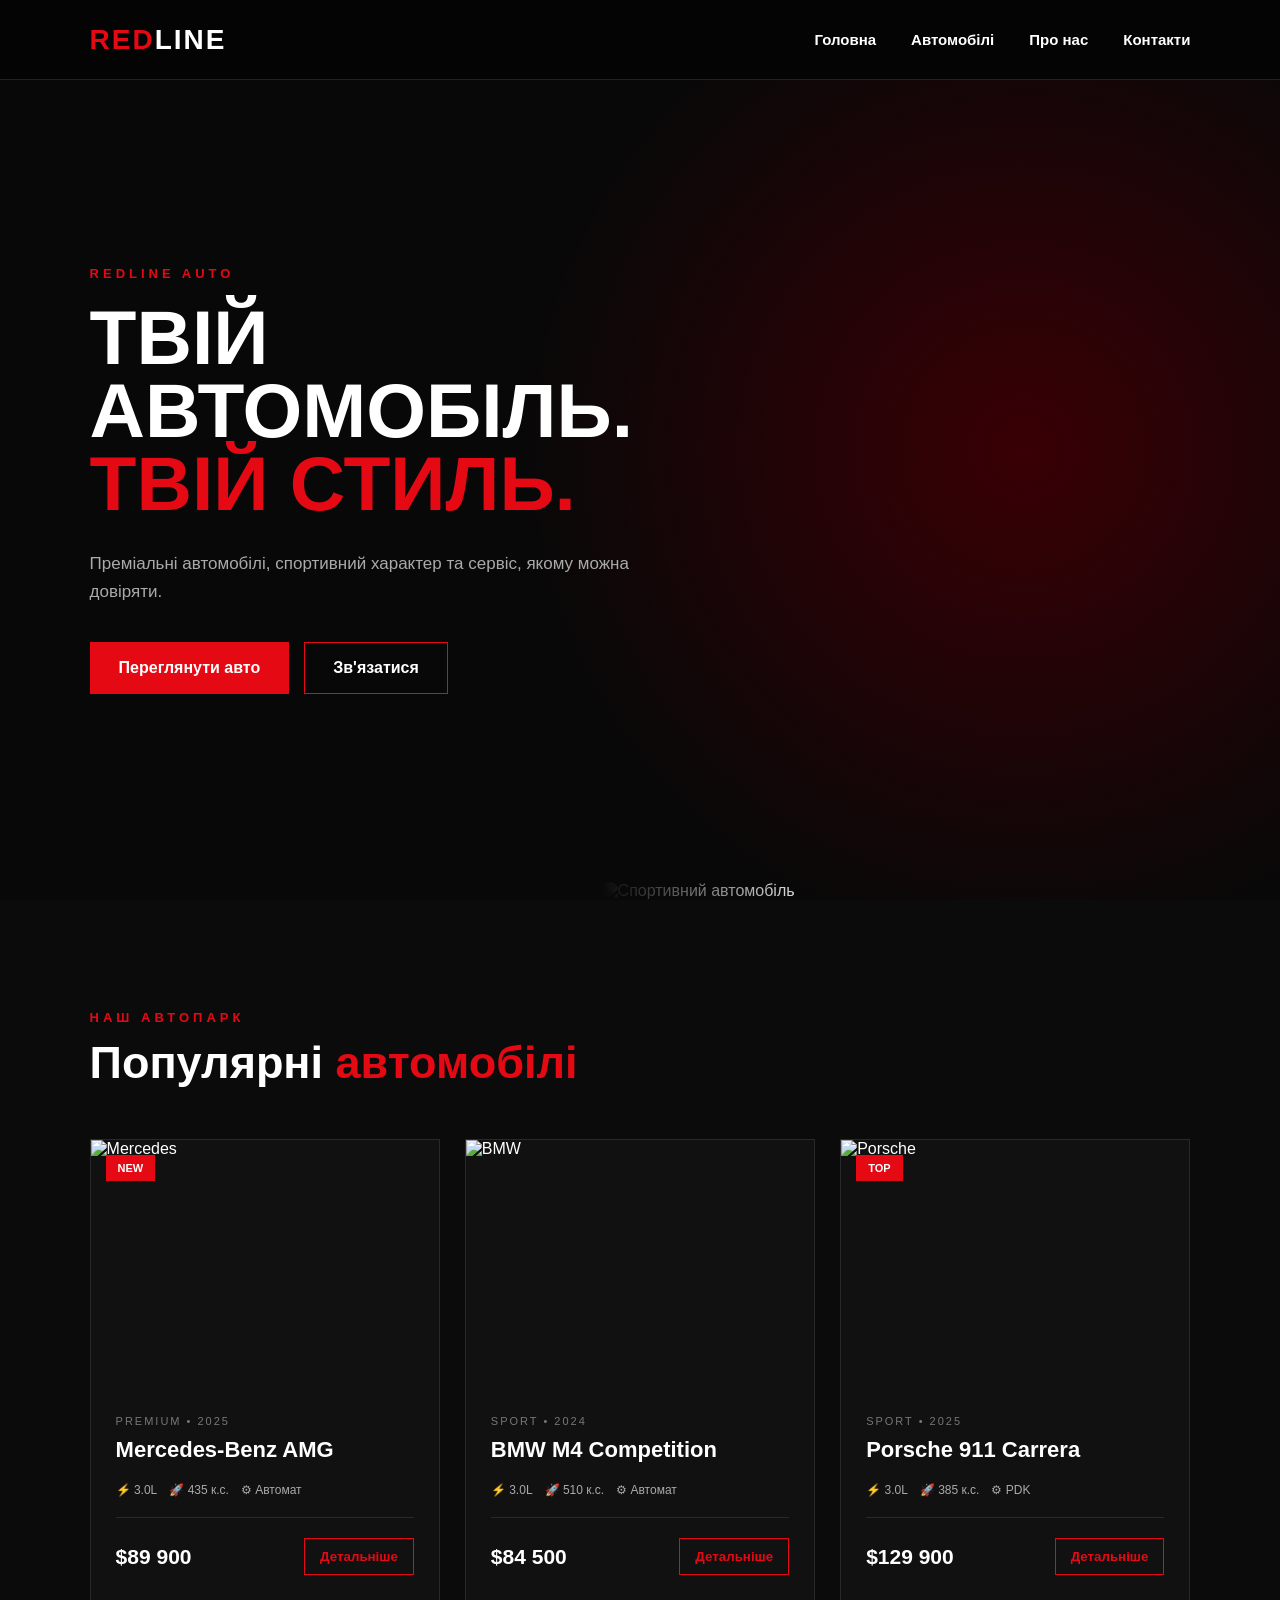
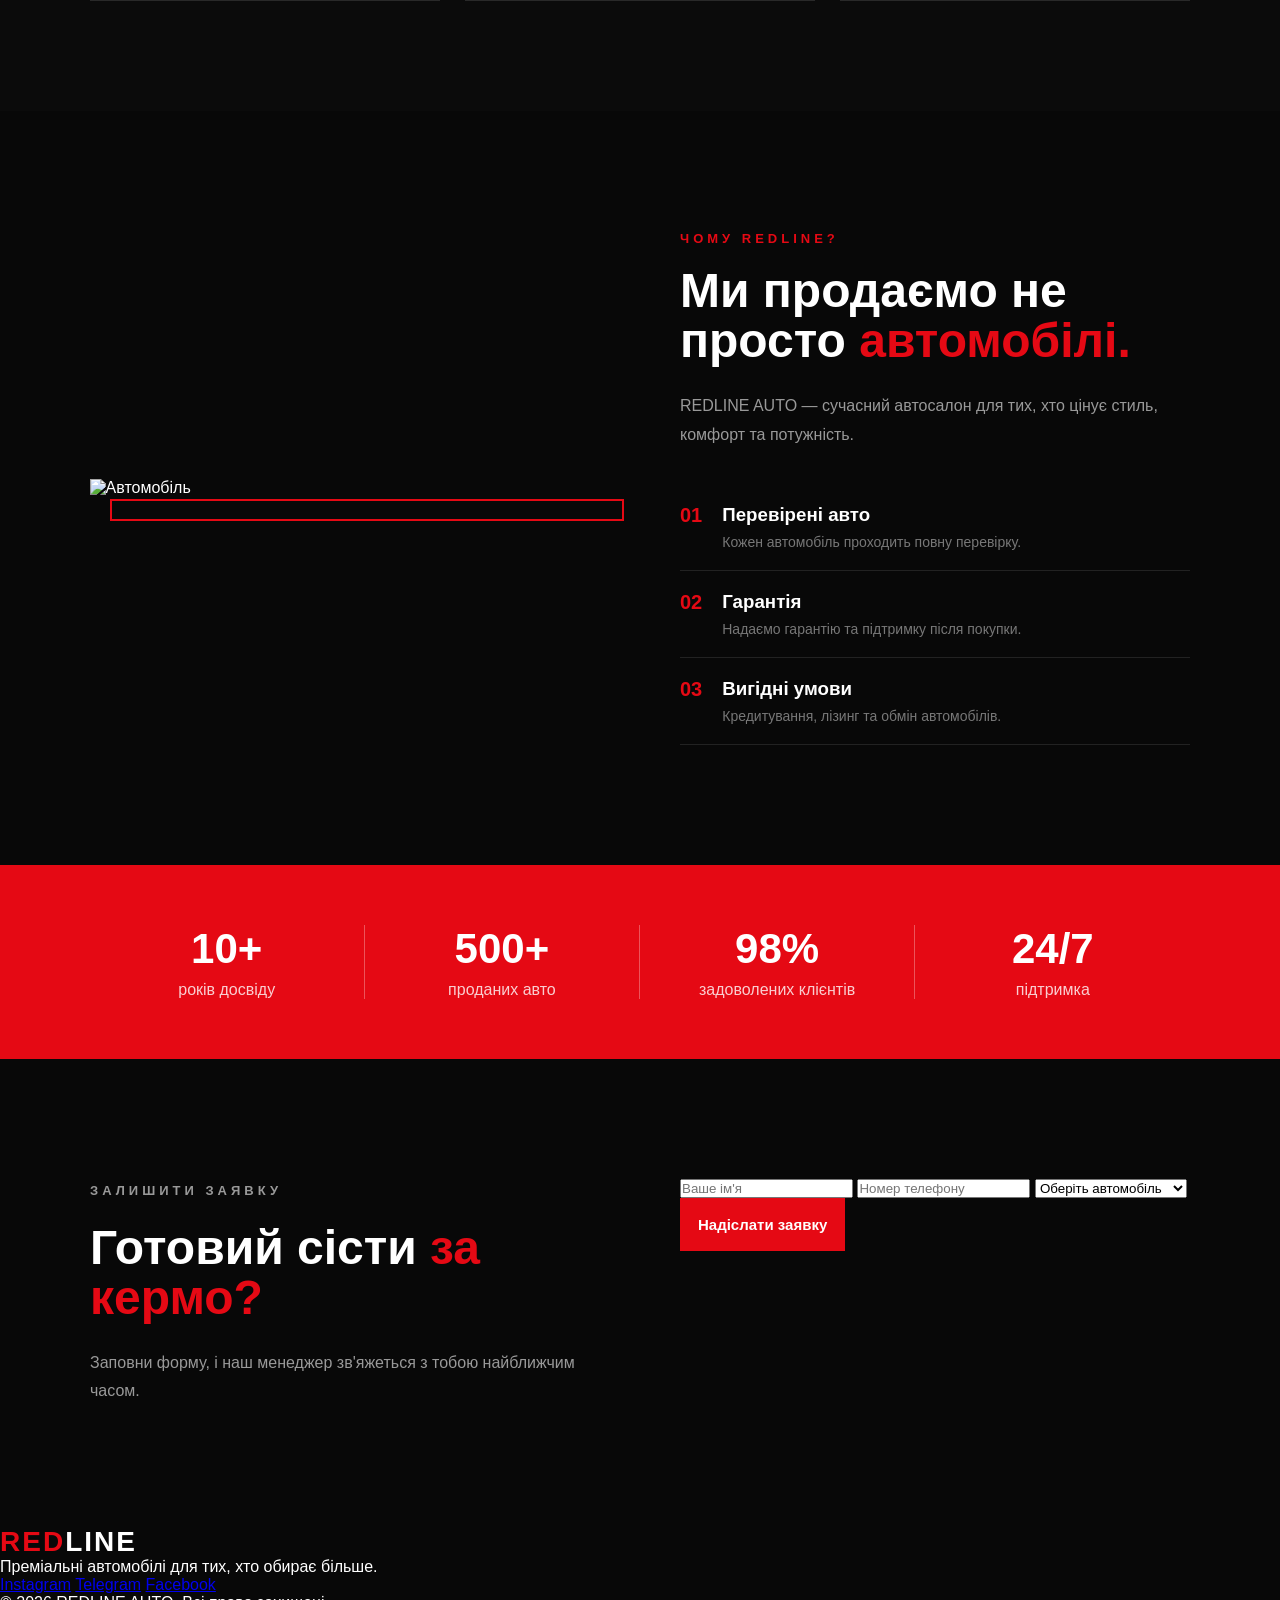
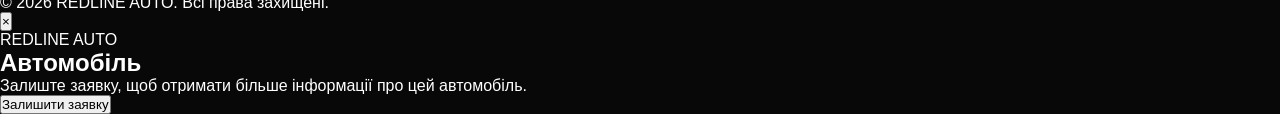
==== index.html @ 164e2a3f "save" ====
<!DOCTYPE html>
<html lang="uk">
<head>
    <meta charset="UTF-8">
    <meta name="viewport" content="width=device-width, initial-scale=1.0">
    <title>REDLINE AUTO — Автосалон</title>
    <link rel="stylesheet" href="index.css">
</head>
<body>

    <!-- Навігація -->
    <header class="navbar">
        <div class="logo">
            <span>RED</span>LINE
        </div>

        <nav>
            <a href="#home">Головна</a>
            <a href="#cars">Автомобілі</a>
            <a href="#about">Про нас</a>
            <a href="#contact">Контакти</a>
        </nav>

        <button class="menu-btn" id="menuBtn">☰</button>
    </header>


    <!-- HERO -->
    <section class="hero" id="home">
        <div class="hero-content">
            <p class="hero-small">REDLINE AUTO</p>

            <h1>
                Твій автомобіль.
                <span>Твій стиль.</span>
            </h1>

            <p class="hero-text">
                Преміальні автомобілі, спортивний характер
                та сервіс, якому можна довіряти.
            </p>

            <div class="hero-buttons">
                <a href="#cars" class="btn">Переглянути авто</a>
                <a href="#contact" class="btn btn-dark">Зв'язатися</a>
            </div>
        </div>

        <div class="hero-car">
            <img src="https://images.unsplash.com/photo-1553440569-bcc63803a83d?auto=format&fit=crop&w=1200&q=80"
                 alt="Спортивний автомобіль">
        </div>
    </section>


    <!-- CARS -->
    <section class="cars" id="cars">

        <div class="section-title">
            <p>НАШ АВТОПАРК</p>
            <h2>Популярні <span>автомобілі</span></h2>
        </div>

        <div class="cars-grid">

            <div class="car-card">
                <div class="car-image">
                    <img src="https://images.unsplash.com/photo-1618843479313-40f8afb4b4d8?auto=format&fit=crop&w=900&q=80"
                         alt="Mercedes">
                    <span class="badge">NEW</span>
                </div>

                <div class="car-info">
                    <p class="car-type">PREMIUM • 2025</p>
                    <h3>Mercedes-Benz AMG</h3>

                    <div class="specs">
                        <span>⚡ 3.0L</span>
                        <span>🚀 435 к.с.</span>
                        <span>⚙ Автомат</span>
                    </div>

                    <div class="car-bottom">
                        <strong>$89 900</strong>
                        <button class="details-btn"
                                data-car="Mercedes-Benz AMG">
                            Детальніше
                        </button>
                    </div>
                </div>
            </div>


            <div class="car-card">
                <div class="car-image">
                    <img src="https://encrypted-tbn0.gstatic.com/images?q=tbn:ANd9GcQfj-mNrow1jG4vwlgOo2SZ_Y8wewyjl1t7dxqfnNmcfMN1gTqqUTMYe5Q&s=10"
                         alt="BMW">
                </div>

                <div class="car-info">
                    <p class="car-type">SPORT • 2024</p>
                    <h3>BMW M4 Competition</h3>

                    <div class="specs">
                        <span>⚡ 3.0L</span>
                        <span>🚀 510 к.с.</span>
                        <span>⚙ Автомат</span>
                    </div>

                    <div class="car-bottom">
                        <strong>$84 500</strong>
                        <button class="details-btn"
                                data-car="BMW M4 Competition">
                            Детальніше
                        </button>
                    </div>
                </div>
            </div>


            <div class="car-card">
                <div class="car-image">
                    <img src="https://images.unsplash.com/photo-1503376780353-7e6692767b70?auto=format&fit=crop&w=900&q=80"
                         alt="Porsche">
                    <span class="badge">TOP</span>
                </div>

                <div class="car-info">
                    <p class="car-type">SPORT • 2025</p>
                    <h3>Porsche 911 Carrera</h3>

                    <div class="specs">
                        <span>⚡ 3.0L</span>
                        <span>🚀 385 к.с.</span>
                        <span>⚙ PDK</span>
                    </div>

                    <div class="car-bottom">
                        <strong>$129 900</strong>
                        <button class="details-btn"
                                data-car="Porsche 911 Carrera">
                            Детальніше
                        </button>
                    </div>
                </div>
            </div>

        </div>
    </section>


    <!-- ABOUT -->
    <section class="about" id="about">

        <div class="about-image">
            <img src="https://images.unsplash.com/photo-1492144534655-ae79c964c9d7?auto=format&fit=crop&w=1200&q=80"
                 alt="Автомобіль">
        </div>

        <div class="about-content">
            <p class="red-title">ЧОМУ REDLINE?</p>

            <h2>
                Ми продаємо не просто
                <span>автомобілі.</span>
            </h2>

            <p>
                REDLINE AUTO — сучасний автосалон для тих,
                хто цінує стиль, комфорт та потужність.
            </p>

            <div class="advantages">

                <div class="advantage">
                    <div class="adv-icon">01</div>
                    <div>
                        <h3>Перевірені авто</h3>
                        <p>Кожен автомобіль проходить повну перевірку.</p>
                    </div>
                </div>

                <div class="advantage">
                    <div class="adv-icon">02</div>
                    <div>
                        <h3>Гарантія</h3>
                        <p>Надаємо гарантію та підтримку після покупки.</p>
                    </div>
                </div>

                <div class="advantage">
                    <div class="adv-icon">03</div>
                    <div>
                        <h3>Вигідні умови</h3>
                        <p>Кредитування, лізинг та обмін автомобілів.</p>
                    </div>
                </div>

            </div>
        </div>

    </section>


    <!-- STATS -->
    <section class="stats">

        <div class="stat">
            <strong>10+</strong>
            <p>років досвіду</p>
        </div>

        <div class="stat">
            <strong>500+</strong>
            <p>проданих авто</p>
        </div>

        <div class="stat">
            <strong>98%</strong>
            <p>задоволених клієнтів</p>
        </div>

        <div class="stat">
            <strong>24/7</strong>
            <p>підтримка</p>
        </div>

    </section>


    <!-- CONTACT -->
    <section class="contact" id="contact">

        <div class="contact-content">

            <div>
                <p class="red-title">ЗАЛИШИТИ ЗАЯВКУ</p>

                <h2>
                    Готовий сісти
                    <span>за кермо?</span>
                </h2>

                <p>
                    Заповни форму, і наш менеджер зв'яжеться
                    з тобою найближчим часом.
                </p>
            </div>

            <form id="contactForm">

                <input type="text"
                       id="name"
                       placeholder="Ваше ім'я"
                       required>

                <input type="tel"
                       id="phone"
                       placeholder="Номер телефону"
                       required>

                <select id="carSelect">
                    <option value="">Оберіть автомобіль</option>
                    <option>Mercedes-Benz AMG</option>
                    <option>BMW M4 Competition</option>
                    <option>Porsche 911 Carrera</option>
                </select>

                <button type="submit" class="submit-btn">
                    Надіслати заявку
                </button>

            </form>

        </div>

    </section>


    <!-- FOOTER -->
    <footer>

        <div class="footer-logo">
            <span>RED</span>LINE
        </div>

        <p>
            Преміальні автомобілі для тих,
            хто обирає більше.
        </p>

        <div class="socials">
            <a href="#">Instagram</a>
            <a href="#">Telegram</a>
            <a href="#">Facebook</a>
        </div>

        <div class="copyright">
            © 2026 REDLINE AUTO. Всі права захищені.
        </div>

    </footer>


    <!-- MODAL -->
    <div class="modal" id="modal">

        <div class="modal-content">

            <button class="close" id="closeModal">×</button>

            <p>REDLINE AUTO</p>

            <h2 id="modalTitle">Автомобіль</h2>

            <p>
                Залиште заявку, щоб отримати більше
                інформації про цей автомобіль.
            </p>

            <button class="submit-btn" id="modalButton">
                Залишити заявку
            </button>

        </div>

    </div>


    <script src="script.js"></script>

</body>
</html>
---- index.css ----
* {
    margin: 0;
    padding: 0;
    box-sizing: border-box;
}

html {
    scroll-behavior: smooth;
}

body {
    font-family: Arial, Helvetica, sans-serif;
    background: #080808;
    color: white;
}

/* ================= NAVBAR ================= */

.navbar {
    height: 80px;
    background: rgba(5, 5, 5, 0.95);
    display: flex;
    align-items: center;
    justify-content: space-between;
    padding: 0 7%;
    position: fixed;
    width: 100%;
    top: 0;
    z-index: 1000;
    border-bottom: 1px solid #222;
}

.logo,
.footer-logo {
    font-size: 28px;
    font-weight: 900;
    letter-spacing: 2px;
}

.logo span,
.footer-logo span {
    color: #e50914;
}

.navbar nav {
    display: flex;
    gap: 35px;
}

.navbar nav a {
    color: white;
    text-decoration: none;
    font-size: 15px;
    font-weight: bold;
    transition: 0.3s;
}

.navbar nav a:hover {
    color: #e50914;
}

.menu-btn {
    display: none;
    background: none;
    border: none;
    color: white;
    font-size: 25px;
}


/* ================= HERO ================= */

.hero {
    min-height: 100vh;
    padding: 120px 7% 60px;
    display: flex;
    align-items: center;
    position: relative;
    overflow: hidden;
    background:
        radial-gradient(circle at 80% 50%, #390005 0%, #080808 45%);
}

.hero-content {
    width: 50%;
    z-index: 2;
}

.hero-small,
.red-title {
    color: #e50914;
    font-weight: bold;
    letter-spacing: 4px;
    font-size: 13px;
    margin-bottom: 20px;
}

.hero h1 {
    font-size: clamp(45px, 6vw, 85px);
    line-height: 0.95;
    text-transform: uppercase;
    margin-bottom: 30px;
}

.hero h1 span,
.about h2 span,
.contact h2 span {
    color: #e50914;
}

.hero-text {
    color: #aaa;
    max-width: 550px;
    line-height: 1.7;
    font-size: 17px;
    margin-bottom: 35px;
}

.hero-buttons {
    display: flex;
    gap: 15px;
}

.btn {
    display: inline-block;
    padding: 16px 28px;
    background: #e50914;
    color: white;
    text-decoration: none;
    font-weight: bold;
    border: 1px solid #e50914;
    transition: 0.3s;
}

.btn:hover {
    background: #b8060f;
    transform: translateY(-3px);
}

.btn-dark {
    background: transparent;
}

.btn-dark:hover {
    background: white;
    color: black;
}

.hero-car {
    position: absolute;
    width: 58%;
    right: -5%;
    bottom: 0;
}

.hero-car img {
    width: 100%;
    display: block;
    mask-image: linear-gradient(to right, transparent, black 30%);
}


/* ================= CARS ================= */

.cars {
    padding: 110px 7%;
    background: #0b0b0b;
}

.section-title {
    margin-bottom: 50px;
}

.section-title p {
    color: #e50914;
    letter-spacing: 4px;
    font-weight: bold;
    font-size: 13px;
}

.section-title h2 {
    font-size: 45px;
    margin-top: 12px;
}

.section-title h2 span {
    color: #e50914;
}

.cars-grid {
    display: grid;
    grid-template-columns: repeat(3, 1fr);
    gap: 25px;
}

.car-card {
    background: #111;
    border: 1px solid #292929;
    overflow: hidden;
    transition: 0.4s;
}

.car-card:hover {
    transform: translateY(-10px);
    border-color: #e50914;
    box-shadow: 0 15px 40px rgba(229, 9, 20, 0.15);
}

.car-image {
    height: 250px;
    position: relative;
    overflow: hidden;
}

.car-image img {
    width: 100%;
    height: 100%;
    object-fit: cover;
    transition: 0.5s;
}

.car-card:hover .car-image img {
    transform: scale(1.08);
}

.badge {
    position: absolute;
    top: 15px;
    left: 15px;
    background: #e50914;
    padding: 7px 12px;
    font-size: 11px;
    font-weight: bold;
}

.car-info {
    padding: 25px;
}

.car-type {
    color: #777;
    font-size: 11px;
    letter-spacing: 2px;
    margin-bottom: 10px;
}

.car-info h3 {
    font-size: 22px;
    margin-bottom: 20px;
}

.specs {
    display: flex;
    gap: 12px;
    flex-wrap: wrap;
    color: #aaa;
    font-size: 12px;
    padding-bottom: 20px;
    border-bottom: 1px solid #292929;
}

.car-bottom {
    display: flex;
    justify-content: space-between;
    align-items: center;
    margin-top: 20px;
}

.car-bottom strong {
    color: white;
    font-size: 21px;
}

.details-btn {
    background: transparent;
    color: #e50914;
    border: 1px solid #e50914;
    padding: 10px 15px;
    cursor: pointer;
    font-weight: bold;
    transition: 0.3s;
}

.details-btn:hover {
    background: #e50914;
    color: white;
}


/* ================= ABOUT ================= */

.about {
    padding: 120px 7%;
    display: grid;
    grid-template-columns: 1fr 1fr;
    gap: 80px;
    align-items: center;
    background: #080808;
}

.about-image {
    position: relative;
}

.about-image::after {
    content: "";
    position: absolute;
    width: 100%;
    height: 100%;
    border: 2px solid #e50914;
    top: 20px;
    left: 20px;
    z-index: 0;
}

.about-image img {
    width: 100%;
    position: relative;
    z-index: 1;
    display: block;
}

.about h2,
.contact h2 {
    font-size: 48px;
    line-height: 1.05;
    margin-bottom: 25px;
}

.about-content > p:not(.red-title),
.contact-content p {
    color: #999;
    line-height: 1.8;
}

.advantages {
    margin-top: 35px;
}

.advantage {
    display: flex;
    gap: 20px;
    padding: 20px 0;
    border-bottom: 1px solid #222;
}

.adv-icon {
    color: #e50914;
    font-size: 20px;
    font-weight: bold;
}

.advantage h3 {
    margin-bottom: 8px;
}

.advantage p {
    color: #777;
    font-size: 14px;
}


/* ================= STATS ================= */

.stats {
    display: grid;
    grid-template-columns: repeat(4, 1fr);
    background: #e50914;
    padding: 60px 7%;
    text-align: center;
}

.stat {
    border-right: 1px solid rgba(255,255,255,0.3);
}

.stat:last-child {
    border: none;
}

.stat strong {
    font-size: 42px;
}

.stat p {
    margin-top: 8px;
    opacity: 0.8;
}


/* ================= CONTACT ================= */

.contact {
    padding: 120px 7%;
    background:
        linear-gradient(rgba(8,8,8,.94), rgba(8,8,8,.94)),
        url("https://images.unsplash.com/photo-1504215680853-026ed2a45def?auto=format&fit=crop&w=1600&q=80")
        center / cover;
}

.contact-content {
    max-width: 1100px;
    margin: auto;
    display: grid;
    grid-template-columns: 1fr 1fr;
    gap: 80px;
 
.contact form {
    display: flex;
    flex-direction: column;
    gap: 15px;
}

.contact input,
.contact select {
    width: 100%;
    padding: 18px;
    background: #111;
    color: white;
    border: 1px solid #333;
    outline: none;
}

.contact input:focus,
.contact select:focus {
    border-color: #e50914;
}

.submit-btn {
    padding: 18px;
    background: #e50914;
    color: white;
    border: none;
    cursor: pointer;
    font-size: 15px;
    font-weight: bold;
    transition: 0.3s;
}

.submit-btn:hover {
    background: #b8060f;
}


/* ================= FOOTER ================= */

footer {
    background: #050505;
    padding: 50px 7% 25px;
    text-align: center;
    border-top: 1px solid #222;
}

footer > p {
    color: #666;
    margin: 15px 0 25px;
}

.socials {
    display: flex;
    justify-content: center;
    gap: 25px;
}

.socials a {
    color: #999;
    text-decoration: none;
    transition: 0.3s;
}

.socials a:hover {
    color: #e50914;
}

.copyright {
    border-top: 1px solid #222;
    margin-top: 35px;
    padding-top: 20px;
    color: #555;
    font-size: 12px;
}


/* ================= MODAL ================= */

.modal {
    position: fixed;
    inset: 0;
    background: rgba(0,0,0,.85);
    display: none;
    justify-content: center;
    align-items: center;
    z-index: 2000;
    padding: 20px;
}

.modal.active {
    display: flex;
}

.modal-content {
    width: 450px;
    max-width: 100%;
    background: #111;
    border: 1px solid #e50914;
    padding: 45px;
    position: relative;
    text-align: center;
}

.modal-content > p:first-of-type {
    color: #e50914;
    letter-spacing: 3px;
    font-size: 12px;
    margin-bottom: 15px;
}

.modal-content h2 {
    font-size: 30px;
    margin-bottom: 15px;
}

.modal-content p {
    color: #888;
    line-height: 1.6;
}

.close {
    position: absolute;
    right: 15px;
    top: 10px;
    background: none;
    border: none;
    color: white;
    font-size: 30px;
    cursor: pointer;
}


/* ================= MOBILE ================= */

@media (max-width: 900px) {

    .navbar nav {
        display: none;
        position: absolute;
        top: 80px;
        left: 0;
        width: 100%;
        background: #080808;
        flex-direction: column;
        padding: 25px;
        text-align: center;
    }

    .navbar nav.active {
        display: flex;
    }

    .menu-btn {
        display: block;
    }

    .hero {
        text-align: center;
        min-height: 850px;
    }

    .hero-content {
        width: 100%;
    }

    .hero-car {
        width: 100%;
        right: 0;
        bottom: 0;
        opacity: 0.45;
    }

    .hero-buttons {
        justify-content: center;
        flex-wrap: wrap;
    }

    .cars-grid {
        grid-template-columns: 1fr;
    }

    .about,
    .contact-content {
        grid-template-columns: 1fr;
        gap: 50px;
    }

    .stats {
        grid-template-columns: 1fr 1fr;
        gap: 35px;
    }

    .stat {
        border: none;
    }
}


@media (max-width: 500px) {

    .navbar {
        padding: 0 20px;
    }

    .cars,
    .about,
    .contact {
        padding: 80px 20px;
    }

    .hero {
        padding-left: 20px;
        padding-right: 20px;
    }

    .hero h1 {
        font-size: 45px;
    }

    .section-title h2,
    .about h2,
    .contact h2 {
        font-size: 35px;
    }

    .stats {
        padding: 50px 20px;
    }

    .stat strong {
        font-size: 32px;
    }
}
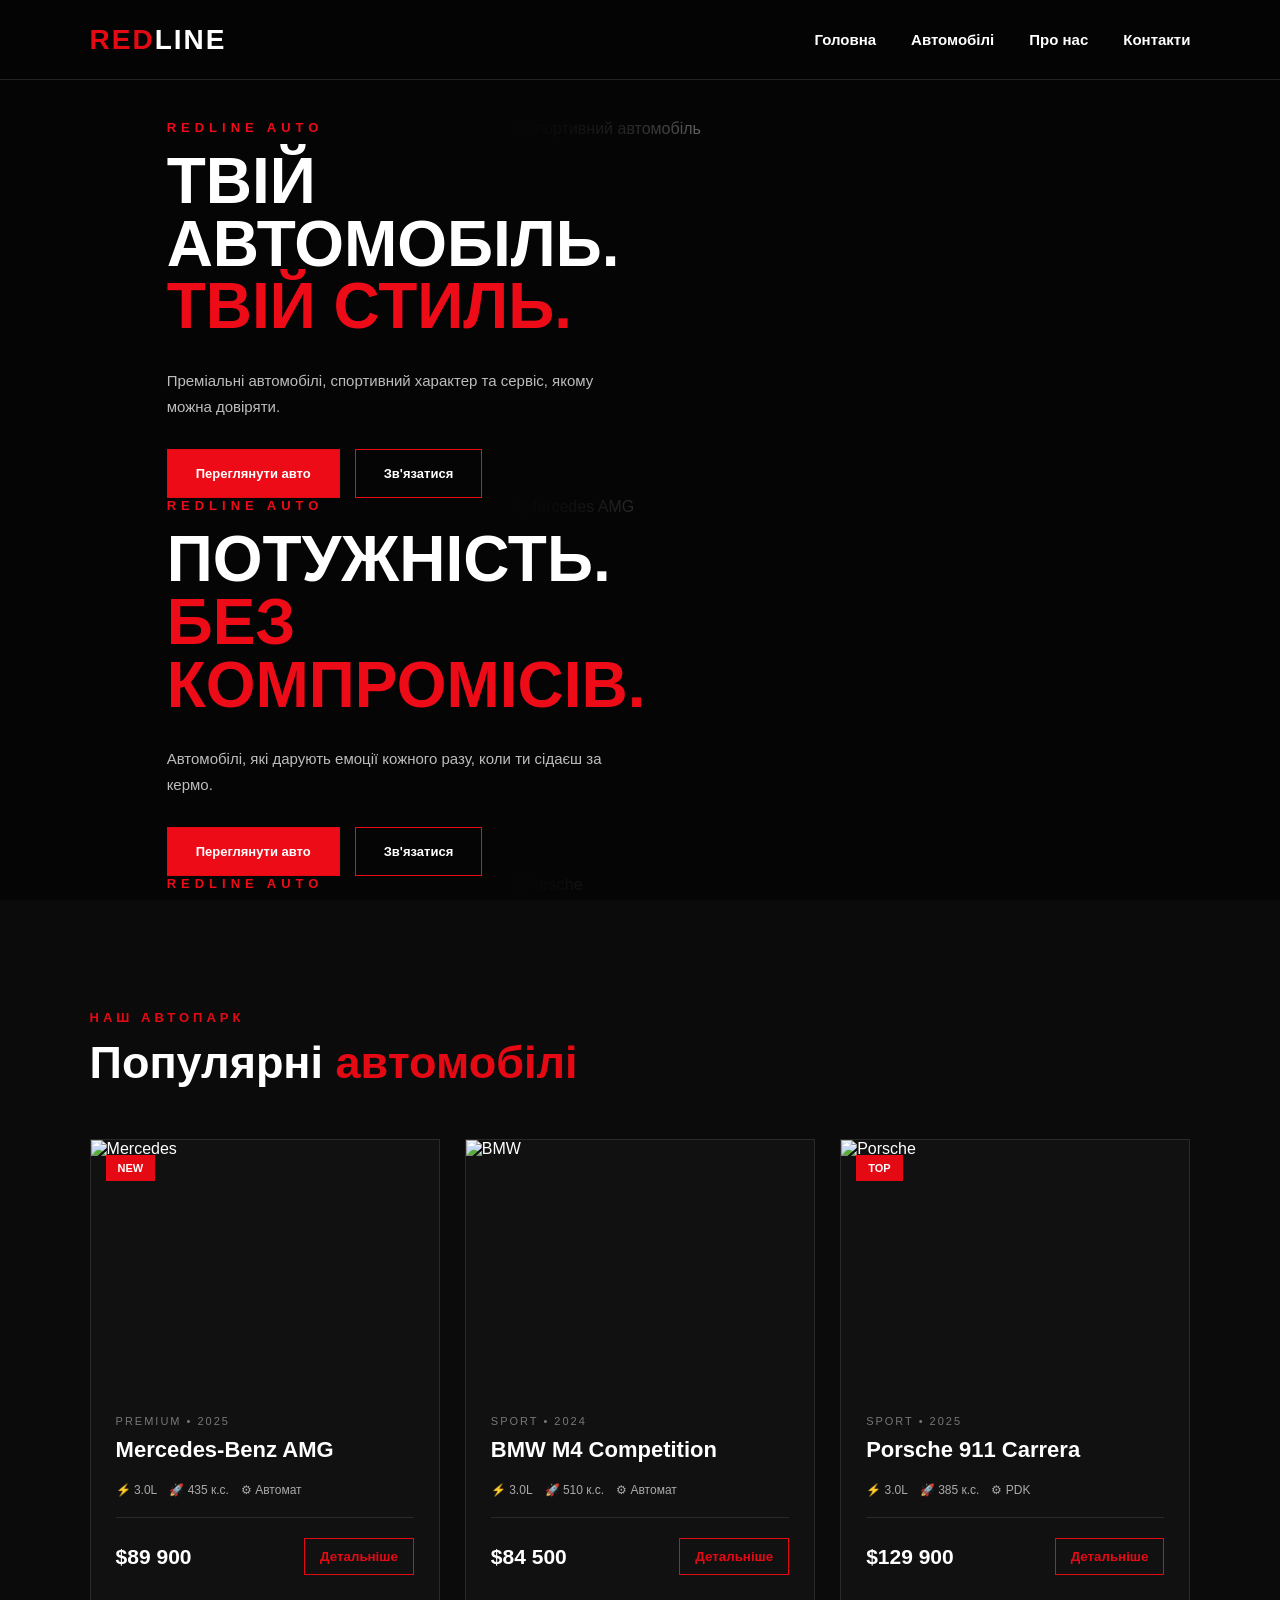
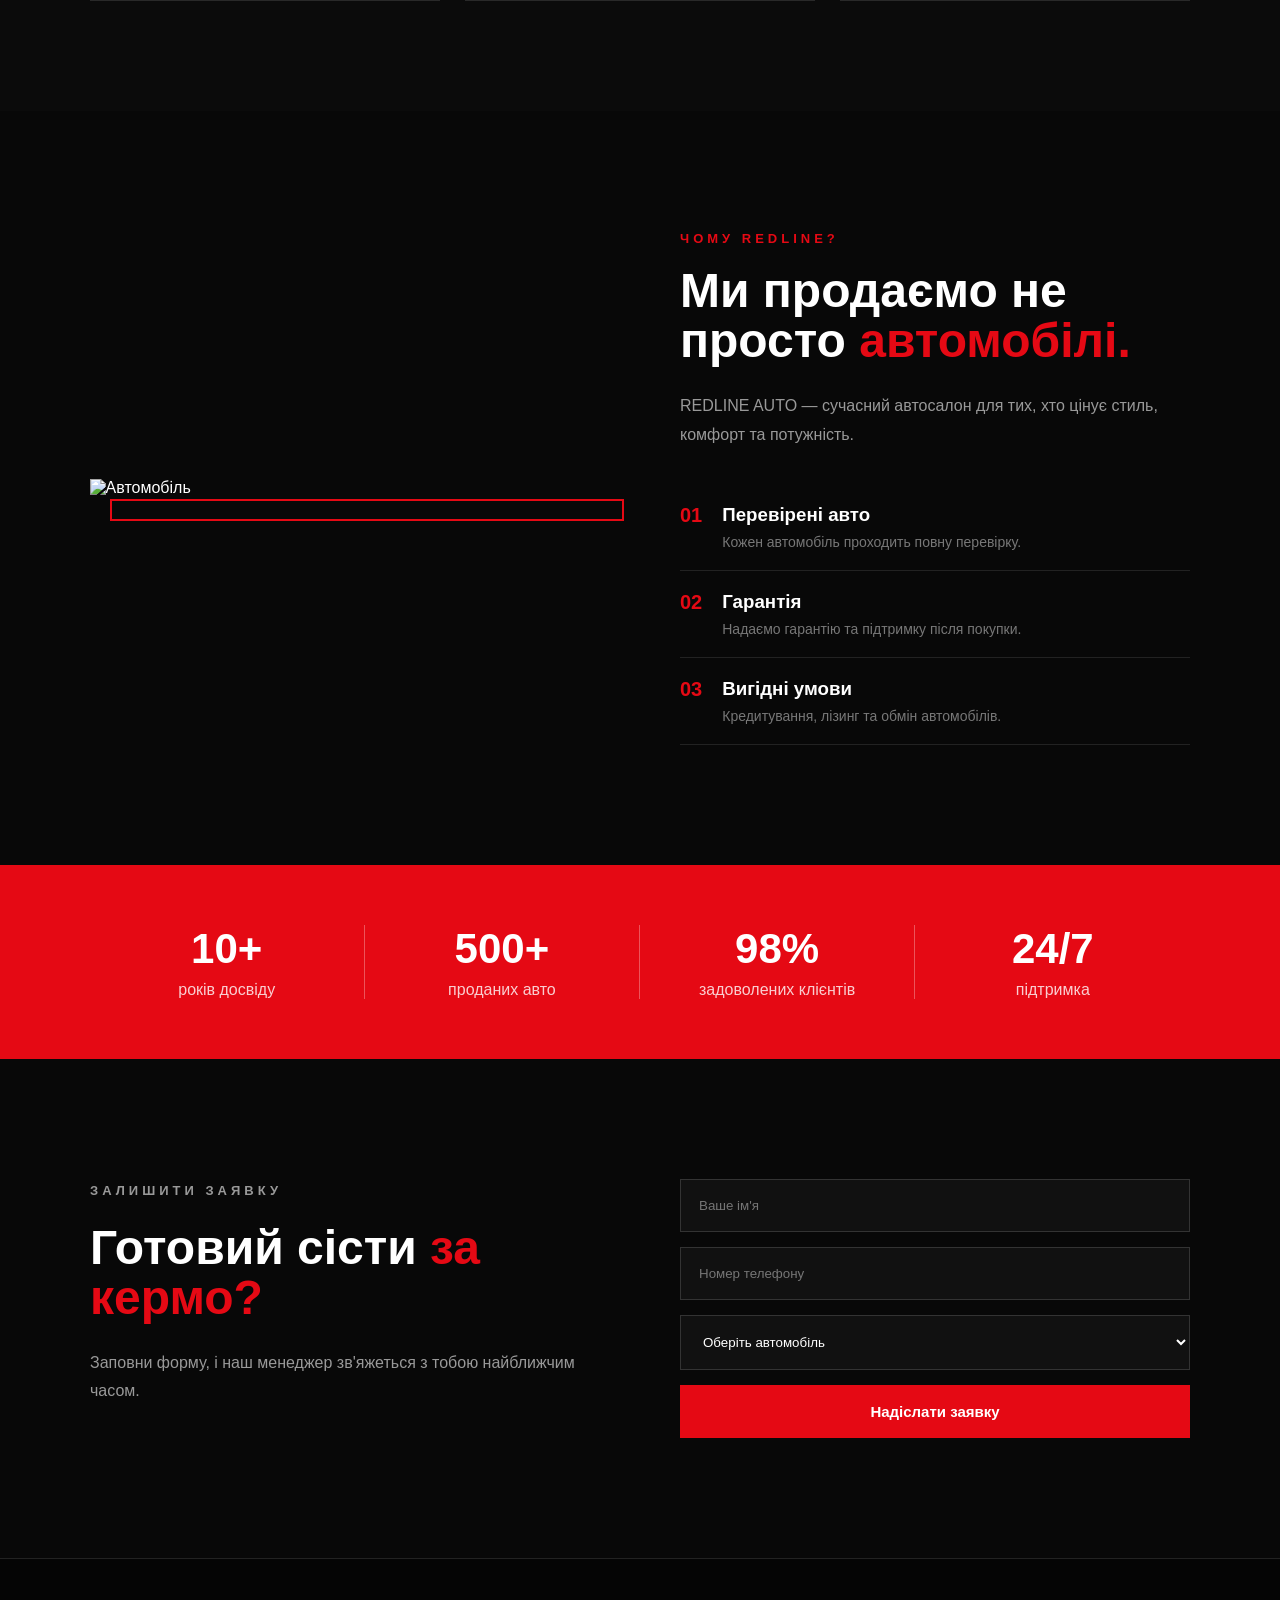
==== commit 287974bd: "safe 30.08.26" ====
--- a/index.html
+++ b/index.html
@@ -1,12 +1,16 @@
 
 <!DOCTYPE html>
 <html lang="uk">
+
 <head>
     <meta charset="UTF-8">
     <meta name="viewport" content="width=device-width, initial-scale=1.0">
     <title>REDLINE AUTO — Автосалон</title>
+    <link rel="stylesheet" href="https://cdn.jsdelivr.net/npm/swiper@12/swiper-bundle.min.css" />
+
     <link rel="stylesheet" href="index.css">
 </head>
+
 <body>
 
     <!-- Навігація -->
@@ -27,31 +31,133 @@
 
 
     <!-- HERO -->
-    <section class="hero" id="home">
-        <div class="hero-content">
-            <p class="hero-small">REDLINE AUTO</p>
-
-            <h1>
-                Твій автомобіль.
-                <span>Твій стиль.</span>
-            </h1>
-
-            <p class="hero-text">
-                Преміальні автомобілі, спортивний характер
-                та сервіс, якому можна довіряти.
-            </p>
-
-            <div class="hero-buttons">
-                <a href="#cars" class="btn">Переглянути авто</a>
-                <a href="#contact" class="btn btn-dark">Зв'язатися</a>
-            </div>
-        </div>
-
-        <div class="hero-car">
-            <img src="https://images.unsplash.com/photo-1553440569-bcc63803a83d?auto=format&fit=crop&w=1200&q=80"
-                 alt="Спортивний автомобіль">
-        </div>
-    </section>
+   <section class="hero" id="home">
+
+    <div class="hero-swiper swiper">
+
+        <div class="swiper-wrapper">
+
+            <!-- СЛАЙД 1 -->
+            <div class="swiper-slide hero-slide">
+
+                <div class="hero-content">
+                    <p class="hero-small">REDLINE AUTO</p>
+
+                    <h1>
+                        Твій автомобіль.
+                        <span>Твій стиль.</span>
+                    </h1>
+
+                    <p class="hero-text">
+                        Преміальні автомобілі, спортивний характер
+                        та сервіс, якому можна довіряти.
+                    </p>
+
+                    <div class="hero-buttons">
+                        <a href="#cars" class="btn">
+                            Переглянути авто
+                        </a>
+
+                        <a href="#contact" class="btn btn-dark">
+                            Зв'язатися
+                        </a>
+                    </div>
+                </div>
+
+                <div class="hero-car">
+                    <img
+                        src="https://images.unsplash.com/photo-1553440569-bcc63803a83d?auto=format&fit=crop&w=1600&q=90"
+                        alt="Спортивний автомобіль">
+                </div>
+
+            </div>
+
+
+            <!-- СЛАЙД 2 -->
+            <div class="swiper-slide hero-slide">
+
+                <div class="hero-content">
+                    <p class="hero-small">REDLINE AUTO</p>
+
+                    <h1>
+                        Потужність.
+                        <span>Без компромісів.</span>
+                    </h1>
+
+                    <p class="hero-text">
+                        Автомобілі, які дарують емоції
+                        кожного разу, коли ти сідаєш за кермо.
+                    </p>
+
+                    <div class="hero-buttons">
+                        <a href="#cars" class="btn">
+                            Переглянути авто
+                        </a>
+
+                        <a href="#contact" class="btn btn-dark">
+                            Зв'язатися
+                        </a>
+                    </div>
+                </div>
+
+                <div class="hero-car">
+                    <img
+                        src="https://images.unsplash.com/photo-1618843479313-40f8afb4b4d8?auto=format&fit=crop&w=1600&q=90"
+                        alt="Mercedes AMG">
+                </div>
+
+            </div>
+
+
+            <!-- СЛАЙД 3 -->
+            <div class="swiper-slide hero-slide">
+
+                <div class="hero-content">
+                    <p class="hero-small">REDLINE AUTO</p>
+
+                    <h1>
+                        Створений
+                        <span>для тебе.</span>
+                    </h1>
+
+                    <p class="hero-text">
+                        Відчуй справжню динаміку,
+                        комфорт та преміальний стиль.
+                    </p>
+
+                    <div class="hero-buttons">
+                        <a href="#cars" class="btn">
+                            Переглянути авто
+                        </a>
+
+                        <a href="#contact" class="btn btn-dark">
+                            Зв'язатися
+                        </a>
+                    </div>
+                </div>
+
+                <div class="hero-car">
+                    <img
+                        src="https://images.unsplash.com/photo-1503376780353-7e6692767b70?auto=format&fit=crop&w=1600&q=90"
+                        alt="Porsche">
+                </div>
+
+            </div>
+
+        </div>
+
+
+        <!-- Стрілки -->
+        <div class="hero-prev swiper-button-prev"></div>
+        <div class="hero-next swiper-button-next"></div>
+
+
+        <!-- Точки -->
+        <div class="hero-pagination swiper-pagination"></div>
+
+    </div>
+
+</section>
 
 
     <!-- CARS -->
@@ -67,7 +173,7 @@
             <div class="car-card">
                 <div class="car-image">
                     <img src="https://images.unsplash.com/photo-1618843479313-40f8afb4b4d8?auto=format&fit=crop&w=900&q=80"
-                         alt="Mercedes">
+                        alt="Mercedes">
                     <span class="badge">NEW</span>
                 </div>
 
@@ -83,8 +189,7 @@
 
                     <div class="car-bottom">
                         <strong>$89 900</strong>
-                        <button class="details-btn"
-                                data-car="Mercedes-Benz AMG">
+                        <button class="details-btn" data-car="Mercedes-Benz AMG">
                             Детальніше
                         </button>
                     </div>
@@ -95,7 +200,7 @@
             <div class="car-card">
                 <div class="car-image">
                     <img src="https://encrypted-tbn0.gstatic.com/images?q=tbn:ANd9GcQfj-mNrow1jG4vwlgOo2SZ_Y8wewyjl1t7dxqfnNmcfMN1gTqqUTMYe5Q&s=10"
-                         alt="BMW">
+                        alt="BMW">
                 </div>
 
                 <div class="car-info">
@@ -110,8 +215,7 @@
 
                     <div class="car-bottom">
                         <strong>$84 500</strong>
-                        <button class="details-btn"
-                                data-car="BMW M4 Competition">
+                        <button class="details-btn" data-car="BMW M4 Competition">
                             Детальніше
                         </button>
                     </div>
@@ -122,7 +226,7 @@
             <div class="car-card">
                 <div class="car-image">
                     <img src="https://images.unsplash.com/photo-1503376780353-7e6692767b70?auto=format&fit=crop&w=900&q=80"
-                         alt="Porsche">
+                        alt="Porsche">
                     <span class="badge">TOP</span>
                 </div>
 
@@ -138,8 +242,7 @@
 
                     <div class="car-bottom">
                         <strong>$129 900</strong>
-                        <button class="details-btn"
-                                data-car="Porsche 911 Carrera">
+                        <button class="details-btn" data-car="Porsche 911 Carrera">
                             Детальніше
                         </button>
                     </div>
@@ -155,7 +258,7 @@
 
         <div class="about-image">
             <img src="https://images.unsplash.com/photo-1492144534655-ae79c964c9d7?auto=format&fit=crop&w=1200&q=80"
-                 alt="Автомобіль">
+                alt="Автомобіль">
         </div>
 
         <div class="about-content">
@@ -250,15 +353,9 @@
 
             <form id="contactForm">
 
-                <input type="text"
-                       id="name"
-                       placeholder="Ваше ім'я"
-                       required>
-
-                <input type="tel"
-                       id="phone"
-                       placeholder="Номер телефону"
-                       required>
+                <input type="text" id="name" placeholder="Ваше ім'я" required>
+
+                <input type="tel" id="phone" placeholder="Номер телефону" required>
 
                 <select id="carSelect">
                     <option value="">Оберіть автомобіль</option>
@@ -281,54 +378,37 @@
     <!-- FOOTER -->
     <footer>
 
-        <div class="footer-logo">
-            <span>RED</span>LINE
-        </div>
-
-        <p>
-            Преміальні автомобілі для тих,
-            хто обирає більше.
-        </p>
-
-        <div class="socials">
-            <a href="#">Instagram</a>
-            <a href="#">Telegram</a>
-            <a href="#">Facebook</a>
-        </div>
-
-        <div class="copyright">
-            © 2026 REDLINE AUTO. Всі права захищені.
-        </div>
+
 
     </footer>
+
 
 
     <!-- MODAL -->
     <div class="modal" id="modal">
-
         <div class="modal-content">
-
-            <button class="close" id="closeModal">×</button>
+            <button class="close" id="closeModal">&times;</button>
 
             <p>REDLINE AUTO</p>
 
-            <h2 id="modalTitle">Автомобіль</h2>
+            <h2 id="modalTitle">Назва авто</h2>
 
             <p>
-                Залиште заявку, щоб отримати більше
-                інформації про цей автомобіль.
+                Дякуємо за інтерес до цього автомобіля!
+                Залиште заявку, і наш менеджер зв'яжеться
+                з вами для уточнення деталей та тест-драйву.
             </p>
 
-            <button class="submit-btn" id="modalButton">
+            <button class="submit-btn" id="modalButton" style="margin-top: 25px; width: 100%;">
                 Залишити заявку
             </button>
-
-        </div>
-
+        </div>
     </div>
 
 
-    <script src="script.js"></script>
+    <script src="https://cdn.jsdelivr.net/npm/swiper@12/swiper-bundle.min.js"></script>
+    <script src="index.js"></script>
 
 </body>
+
 </html>
--- a/index.css
+++ b/index.css
@@ -1,5 +1,4 @@
-
-* {
+ *{
     margin: 0;
     padding: 0;
     box-sizing: border-box;
@@ -405,7 +404,8 @@
     display: grid;
     grid-template-columns: 1fr 1fr;
     gap: 80px;
- 
+}
+
 .contact form {
     display: flex;
     flex-direction: column;
@@ -638,4 +638,330 @@
     .stat strong {
         font-size: 32px;
     }
+}
+/* =========================
+   HERO SWIPER
+========================= */
+
+.hero {
+    height: 515px;
+    background: #050505;
+    position: relative;
+    overflow: hidden;
+    color: white;
+}
+
+.hero-swiper,
+.hero-slide {
+    width: 100%;
+    height: 100%;
+}
+
+
+/* СЛАЙД */
+
+.hero-slide {
+    position: relative;
+    display: flex;
+    align-items: center;
+    overflow: hidden;
+}
+
+
+/* Затемнення зліва */
+
+.hero-slide::before {
+    content: "";
+    position: absolute;
+    inset: 0;
+
+    background:
+        linear-gradient(
+            90deg,
+            #050505 0%,
+            #050505 35%,
+            rgba(5, 5, 5, 0.8) 48%,
+            rgba(5, 5, 5, 0.1) 75%,
+            transparent 100%
+        );
+
+    z-index: 2;
+}
+
+
+/* КОНТЕНТ */
+
+.hero-content {
+    width: 48%;
+    padding-left: 7%;
+
+    position: relative;
+    z-index: 3;
+}
+
+
+/* Маленький текст */
+
+.hero-small {
+    color: #ed0b18;
+
+    font-size: 13px;
+    font-weight: 800;
+
+    letter-spacing: 5px;
+
+    margin-bottom: 15px;
+}
+
+
+/* Заголовок */
+
+.hero h1 {
+    margin: 0;
+
+    font-size: clamp(45px, 5vw, 75px);
+
+    line-height: 0.98;
+
+    font-weight: 900;
+
+    text-transform: uppercase;
+}
+
+
+.hero h1 span {
+    display: block;
+    color: #ed0b18;
+}
+
+
+/* Опис */
+
+.hero-text {
+    max-width: 520px;
+
+    color: #bdbdbd;
+
+    font-size: 15px;
+
+    line-height: 1.7;
+
+    margin: 30px 0;
+}
+
+
+/* КНОПКИ */
+
+.hero-buttons {
+    display: flex;
+    gap: 15px;
+}
+
+
+.hero-buttons .btn {
+    display: inline-flex;
+
+    align-items: center;
+    justify-content: center;
+
+    padding: 16px 28px;
+
+    background: #ed0b18;
+
+    color: white;
+
+    text-decoration: none;
+
+    font-size: 13px;
+    font-weight: 800;
+
+    transition: 0.3s;
+}
+
+
+.hero-buttons .btn:hover {
+    background: white;
+    color: #000;
+
+    transform: translateY(-3px);
+}
+
+
+.hero-buttons .btn-dark {
+    background: transparent;
+
+    border: 1px solid #ed0b18;
+}
+
+
+.hero-buttons .btn-dark:hover {
+    background: #ed0b18;
+    color: white;
+}
+
+
+/* АВТОМОБІЛЬ */
+
+.hero-car {
+    position: absolute;
+
+    right: 0;
+    top: 0;
+
+    width: 62%;
+    height: 100%;
+
+    z-index: 1;
+}
+
+
+.hero-car img {
+    width: 100%;
+    height: 100%;
+
+    object-fit: cover;
+
+    transition: transform 6s ease;
+}
+
+
+/* Легке збільшення фото */
+
+.swiper-slide-active .hero-car img {
+    transform: scale(1.04);
+}
+
+
+/* СТРІЛКИ */
+
+.hero-prev,
+.hero-next {
+    width: 48px !important;
+    height: 48px !important;
+
+    background: rgba(0, 0, 0, 0.65);
+
+    border: 1px solid #444;
+
+    z-index: 10 !important;
+
+    transition: 0.3s;
+}
+
+
+.hero-prev {
+    left: 30px !important;
+}
+
+
+.hero-next {
+    right: 30px !important;
+}
+
+
+.hero-prev:hover,
+.hero-next:hover {
+    background: #ed0b18;
+
+    border-color: #ed0b18;
+}
+
+
+.hero-prev::after,
+.hero-next::after {
+    color: white;
+
+    font-size: 16px !important;
+
+    font-weight: 900;
+}
+
+
+/* ТОЧКИ */
+
+.hero-pagination {
+    z-index: 10 !important;
+
+    bottom: 25px !important;
+}
+
+
+.hero-pagination .swiper-pagination-bullet {
+    width: 30px;
+    height: 3px;
+
+    border-radius: 0;
+
+    background: #777;
+
+    opacity: 1;
+}
+
+
+.hero-pagination .swiper-pagination-bullet-active {
+    width: 55px;
+
+    background: #ed0b18;
+}
+
+
+/* =========================
+   MOBILE
+========================= */
+
+@media (max-width: 800px) {
+
+    .hero {
+        height: 650px;
+    }
+
+    .hero-slide {
+        align-items: flex-end;
+    }
+
+    .hero-slide::before {
+        background:
+            linear-gradient(
+                180deg,
+                rgba(5, 5, 5, 0.15) 0%,
+                #050505 75%
+            );
+    }
+
+    .hero-car {
+        width: 100%;
+        height: 65%;
+
+        top: 0;
+    }
+
+    .hero-content {
+        width: auto;
+
+        padding: 0 30px 70px;
+    }
+
+    .hero h1 {
+        font-size: 42px;
+    }
+
+    .hero-text {
+        font-size: 13px;
+        margin: 20px 0;
+    }
+
+    .hero-buttons {
+        flex-direction: column;
+    }
+
+    .hero-buttons .btn {
+        width: 100%;
+        box-sizing: border-box;
+    }
+
+    .hero-prev,
+    .hero-next {
+        display: none;
+    }
+
 }
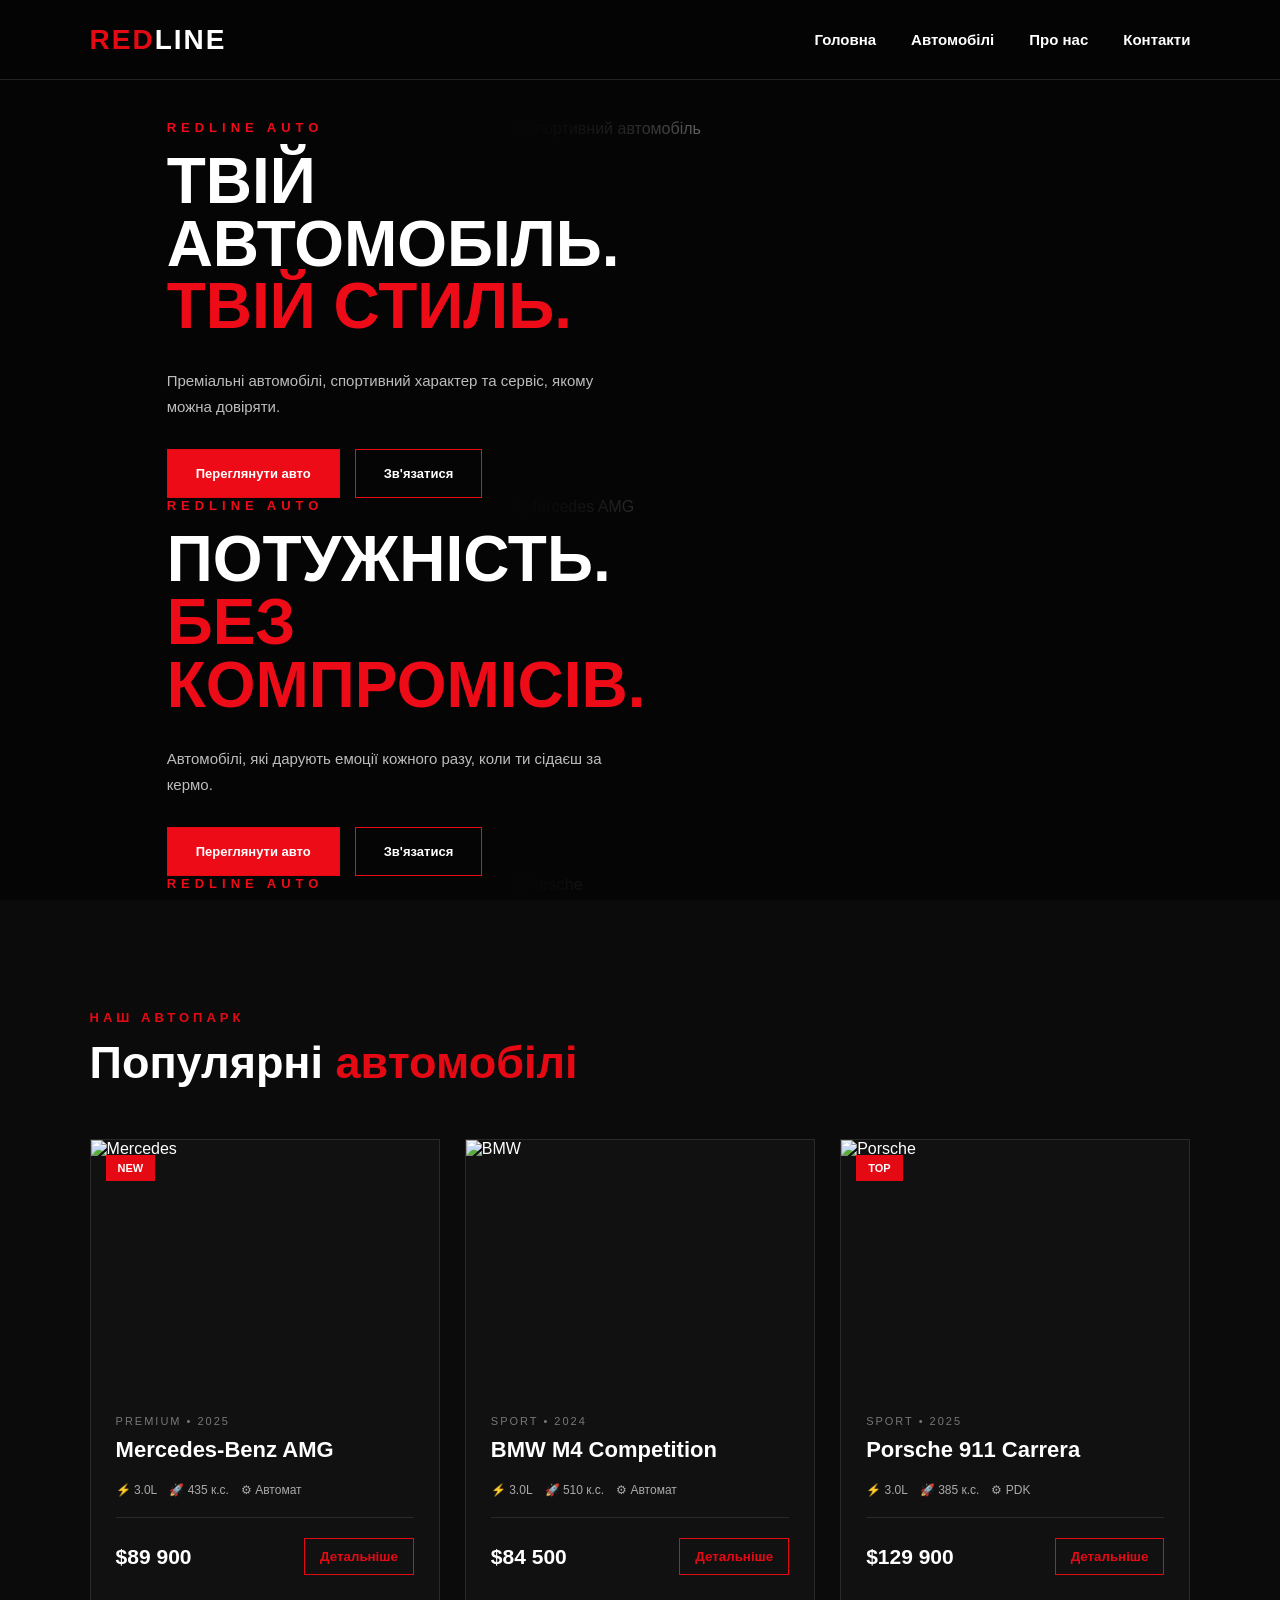
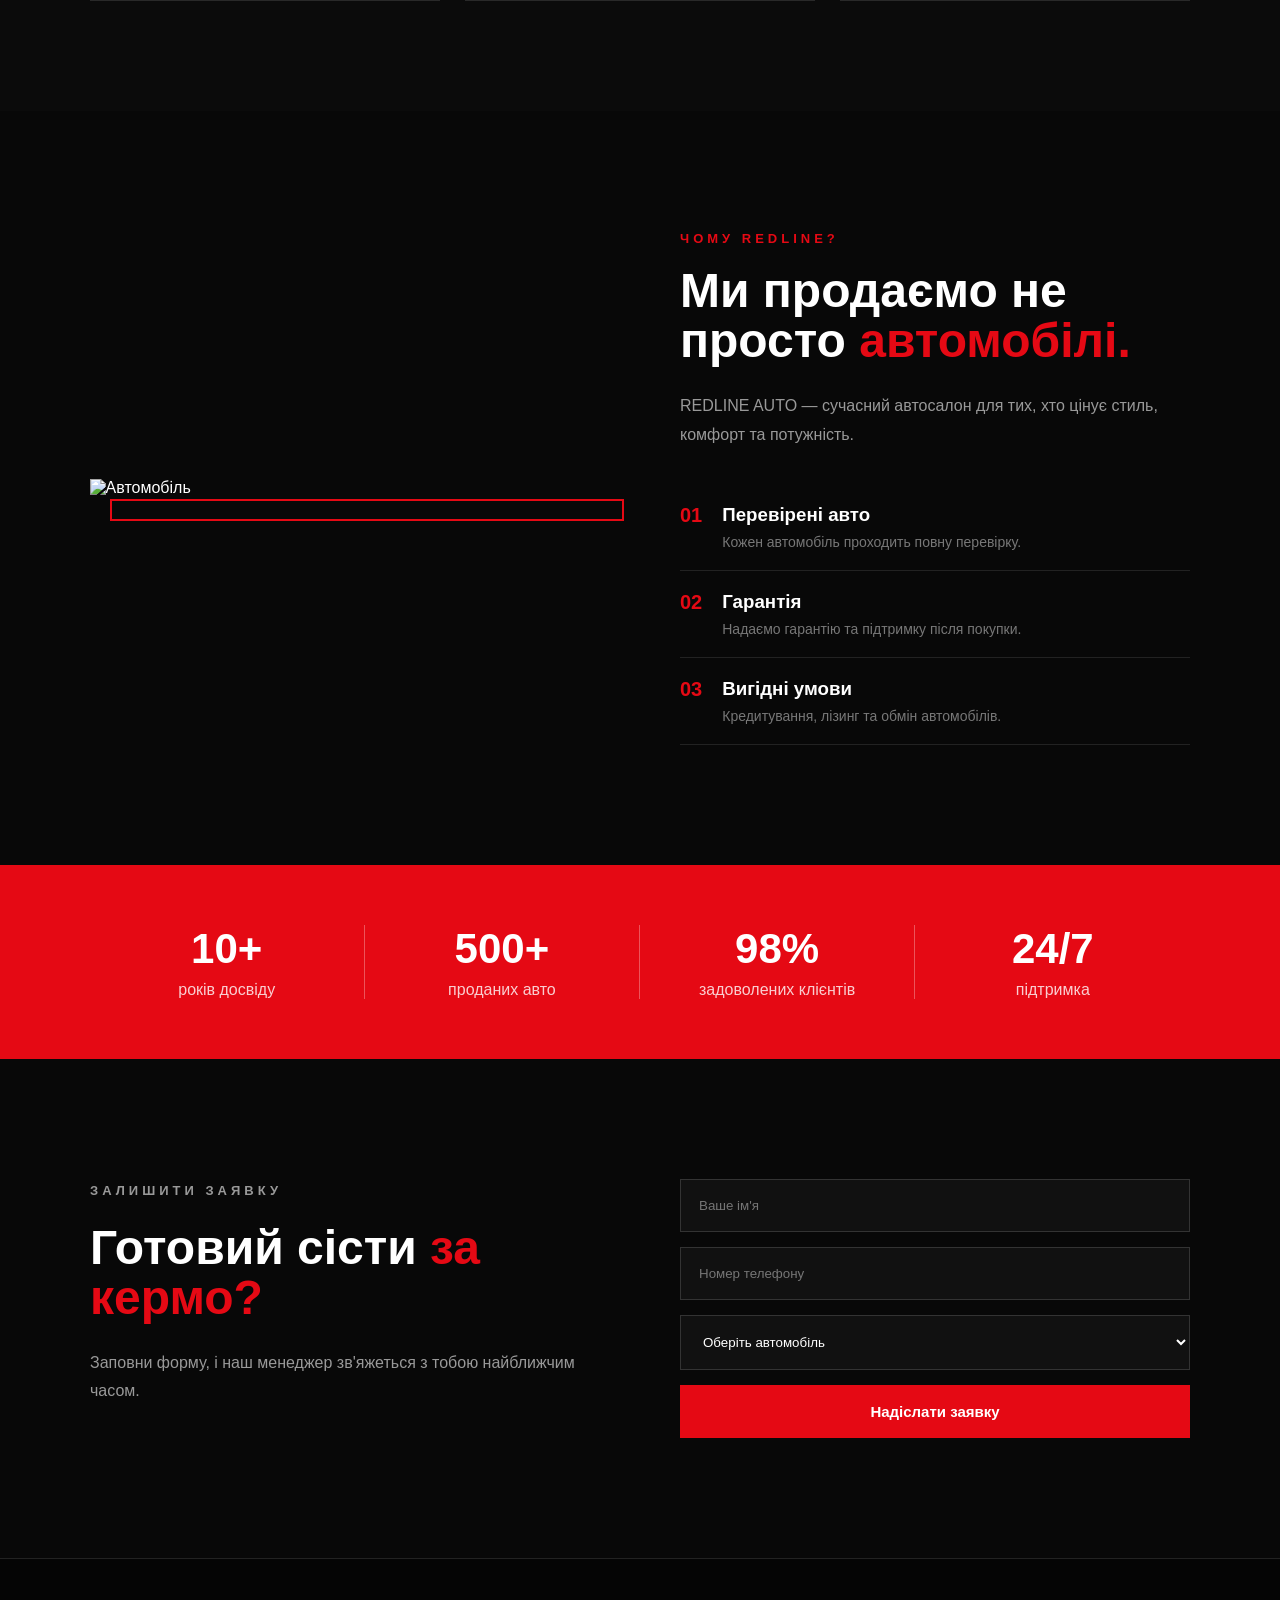
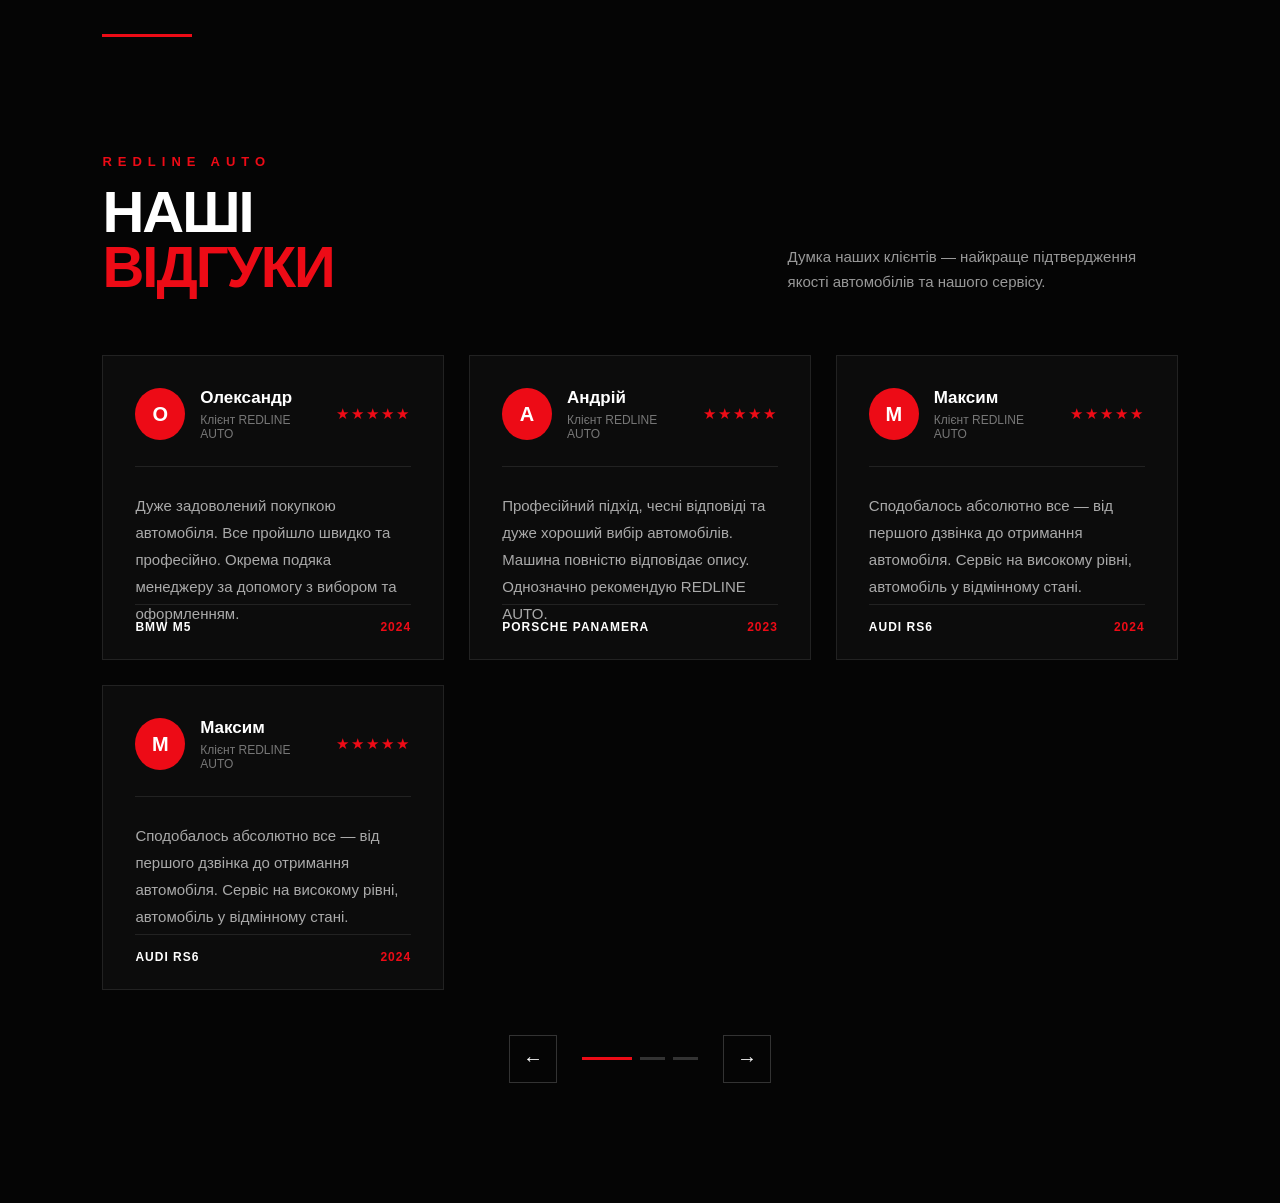
==== commit 94fdcaec: "відгук помилка" ====
--- a/index.html
+++ b/index.html
@@ -148,8 +148,8 @@
 
 
         <!-- Стрілки -->
-        <div class="hero-prev swiper-button-prev"></div>
-        <div class="hero-next swiper-button-next"></div>
+        <!-- <div class="hero-prev swiper-button-prev" hidden></div>
+        <div class="hero-next swiper-button-next" hidden></div> -->
 
 
         <!-- Точки -->
@@ -374,7 +374,7 @@
 
     </section>
 
-
+<div class="massage"
     <!-- FOOTER -->
     <footer>
 
@@ -408,6 +408,180 @@
 
     <script src="https://cdn.jsdelivr.net/npm/swiper@12/swiper-bundle.min.js"></script>
     <script src="index.js"></script>
+    <!-- ВІДГУКИ -->
+<section class="reviews" id="reviews">
+
+    <div class="reviews-header">
+        <div>
+            <p class="reviews-label">REDLINE AUTO</p>
+
+            <h2>
+                НАШІ
+                <span>ВІДГУКИ</span>
+            </h2>
+        </div>
+
+        <p class="reviews-description">
+            Думка наших клієнтів — найкраще підтвердження
+            якості автомобілів та нашого сервісу.
+        </p>
+    </div>
+
+
+    <div class="reviews-slider">
+
+        <!-- Картка 1 -->
+        <div class="review-card active">
+
+            <div class="review-top">
+                <div class="review-avatar">О</div>
+
+                <div>
+                    <h3>Олександр</h3>
+                    <p>Клієнт REDLINE AUTO</p>
+                </div>
+
+                <div class="review-stars">
+                    ★★★★★
+                </div>
+            </div>
+
+            <div class="review-line"></div>
+            <p class="review-text">
+                Дуже задоволений покупкою автомобіля.
+                Все пройшло швидко та професійно.
+                Окрема подяка менеджеру за допомогу
+                з вибором та оформленням.
+            </p>
+
+            <div class="review-car">
+                <span>BMW M5</span>
+                <span>2024</span>
+            </div>
+
+        </div>
+
+
+        <!-- Картка 2 -->
+        <div class="review-card">
+
+            <div class="review-top">
+                <div class="review-avatar">А</div>
+
+                <div>
+                    <h3>Андрій</h3>
+                    <p>Клієнт REDLINE AUTO</p>
+                </div>
+
+                <div class="review-stars">
+                    ★★★★★
+                </div>
+            </div>
+
+            <div class="review-line"></div>
+
+            <p class="review-text">
+                Професійний підхід, чесні відповіді
+                та дуже хороший вибір автомобілів.
+                Машина повністю відповідає опису.
+                Однозначно рекомендую REDLINE AUTO.
+            </p>
+
+            <div class="review-car">
+                <span>Porsche Panamera</span>
+                <span>2023</span>
+            </div>
+
+        </div>
+
+
+        <!-- Картка 3 -->
+        <div class="review-card">
+
+            <div class="review-top">
+                <div class="review-avatar">М</div>
+
+                <div>
+                    <h3>Максим</h3>
+                    <p>Клієнт REDLINE AUTO</p>
+                </div>
+
+                <div class="review-stars">
+                    ★★★★★
+                </div>
+            </div>
+
+            <div class="review-line"></div>
+
+            <p class="review-text">
+                Сподобалось абсолютно все — від першого
+                дзвінка до отримання автомобіля.
+                Сервіс на високому рівні, автомобіль
+                у відмінному стані.
+            </p>
+
+            <div class="review-car">
+                <span>Audi RS6</span>
+                <span>2024</span>
+            </div>
+
+        </div>
+
+        <!-- Картка 4 -->
+        <div class="review-card">
+
+            <div class="review-top">
+                <div class="review-avatar">М</div>
+
+                <div>
+                    <h3>Максим</h3>
+                    <p>Клієнт REDLINE AUTO</p>
+                </div>
+
+                <div class="review-stars">
+                    ★★★★★
+                </div>
+            </div>
+
+            <div class="review-line"></div>
+
+            <p class="review-text">
+                Сподобалось абсолютно все — від першого
+                дзвінка до отримання автомобіля.
+                Сервіс на високому рівні, автомобіль
+                у відмінному стані.
+            </p>
+
+            <div class="review-car">
+                <span>Audi RS6</span>
+                <span>2024</span>
+            </div>
+
+        </div>
+
+    </div>
+
+
+    <!-- Кнопки слайдера -->
+    <div class="reviews-controls">
+
+        <button class="review-prev" id="reviewPrev">
+            ←
+        </button>
+
+        <div class="review-dots">
+            <span class="review-dot active"></span>
+            <span class="review-dot"></span>
+            <span class="review-dot"></span>
+        </div>
+
+        <button class="review-next" id="reviewNext">
+            →
+        </button>
+
+    </div>
+
+</section>
 
 </body>
 
--- a/index.css
+++ b/index.css
@@ -964,4 +964,350 @@
         display: none;
     }
 
+}
+/* ========================================
+   REVIEWS
+======================================== */
+
+.reviews {
+    background: #050505;
+    color: #fff;
+    padding: 120px 8%;
+    position: relative;
+    overflow: hidden;
+}
+
+
+/* Червона декоративна лінія */
+
+.reviews::before {
+    content: "";
+    position: absolute;
+    top: 0;
+    left: 8%;
+    width: 90px;
+    height: 3px;
+    background: #ed0b16;
+}
+
+
+/* Заголовок */
+
+.reviews-header {
+    max-width: 1200px;
+    margin: 0 auto 60px;
+
+    display: flex;
+    justify-content: space-between;
+    align-items: end;
+    gap: 50px;
+}
+
+
+.reviews-label {
+    color: #ed0b16;
+    font-size: 13px;
+    font-weight: 800;
+    letter-spacing: 6px;
+    margin-bottom: 15px;
+}
+
+
+.reviews-header h2 {
+    font-size: 58px;
+    line-height: .95;
+    margin: 0;
+
+    font-weight: 900;
+    letter-spacing: -2px;
+}
+
+
+.reviews-header h2 span {
+    display: block;
+    color: #ed0b16;
+}
+
+
+.reviews-description {
+    max-width: 390px;
+
+    color: #999;
+    font-size: 15px;
+    line-height: 1.7;
+
+    margin: 0;
+}
+
+
+/* Контейнер слайдера */
+
+.reviews-slider {
+    max-width: 1200px;
+    margin: 0 auto;
+
+    display: grid;
+    grid-template-columns: repeat(3, 1fr);
+    gap: 25px;
+}
+
+
+/* Картка */
+
+.review-card {
+    background: #0c0c0c;
+    border: 1px solid #222;
+
+    padding: 32px;
+    height: 305px;
+    box-sizing: border-box;
+
+    position: relative;
+    transition: .35s ease;
+}
+
+.review-card:hover {
+    border-color: #ed0b16;
+    transform: translateY(-8px);
+}
+
+/* Верхня частина */
+
+.review-top {
+    display: flex;
+    align-items: center;
+
+    gap: 15px;
+}
+
+
+/* Аватар */
+
+.review-avatar {
+    width: 52px;
+    height: 52px;
+
+    display: flex;
+    align-items: center;
+    justify-content: center;
+
+    background: #ed0b16;
+
+    color: #fff;
+
+    font-size: 20px;
+    font-weight: 900;
+
+    border-radius: 50%;
+}
+
+
+.review-top h3 {
+    margin: 0 0 5px;
+
+    font-size: 17px;
+}
+
+
+.review-top p {
+    margin: 0;
+
+    color: #777;
+
+    font-size: 12px;
+}
+
+
+/* Зірки */
+
+.review-stars {
+    margin-left: auto;
+
+    color: #ed0b16;
+
+    font-size: 15px;
+
+    letter-spacing: 2px;
+}
+
+
+/* Лінія */
+
+.review-line {
+    width: 100%;
+    height: 1px;
+
+    background: #222;
+
+    margin: 25px 0;
+}
+
+
+/* Текст */
+
+.review-text {
+    color: #aaa;
+    font-size: 15px;
+    line-height: 1.8;
+    margin: 0;
+
+    max-height: 145px;
+    overflow: hidden;
+}
+
+/* Автомобіль */
+
+.review-car {
+    position: absolute;
+
+    bottom: 25px;
+    left: 32px;
+    right: 32px;
+
+    display: flex;
+    justify-content: space-between;
+    align-items: center;
+
+    padding-top: 15px;
+
+    border-top: 1px solid #222;
+
+    font-size: 12px;
+    font-weight: 700;
+
+    text-transform: uppercase;
+    letter-spacing: 1px;
+}
+
+.review-car span:first-child {
+    color: #fff;
+    font-weight: 700;
+}
+
+
+.review-car span:last-child {
+    color: #ed0b16;
+}
+
+
+/* ========================================
+   КНОПКИ
+======================================== */
+
+.reviews-controls {
+    max-width: 1200px;
+
+    margin: 45px auto 0;
+
+    display: flex;
+    align-items: center;
+    justify-content: center;
+
+    gap: 25px;
+}
+
+
+.review-prev,
+.review-next {
+    width: 48px;
+    height: 48px;
+
+    border: 1px solid #333;
+
+    background: transparent;
+
+    color: #fff;
+
+    font-size: 20px;
+
+    cursor: pointer;
+
+    transition: .3s;
+}
+
+
+.review-prev:hover,
+.review-next:hover {
+    background: #ed0b16;
+    border-color: #ed0b16;
+}
+
+
+/* Точки */
+
+.review-dots {
+    display: flex;
+    gap: 8px;
+}
+
+
+.review-dot {
+    width: 25px;
+    height: 3px;
+
+    background: #333;
+
+    display: block;
+
+    transition: .3s;
+}
+
+
+.review-dot.active {
+    width: 50px;
+
+    background: #ed0b16;
+}
+
+
+/* ========================================
+   АДАПТИВ
+======================================== */
+
+@media (max-width: 900px) {
+
+    .reviews {
+        padding: 90px 5%;
+    }
+
+    .reviews-header {
+        flex-direction: column;
+        align-items: flex-start;
+    }
+
+    .reviews-header h2 {
+        font-size: 48px;
+    }
+
+    .reviews-slider {
+        grid-template-columns: 1fr;
+    }
+
+    .review-card {
+        display: none;
+    }
+
+    .review-card.active {
+        display: block;
+    }
+}
+
+
+@media (max-width: 500px) {
+
+    .reviews-header h2 {
+        font-size: 38px;
+    }
+
+    .reviews {
+        padding: 70px 20px;
+    }
+
+    .review-card {
+        padding: 25px;
+    }
+
+    .review-stars {
+        font-size: 12px;
+    }
 }
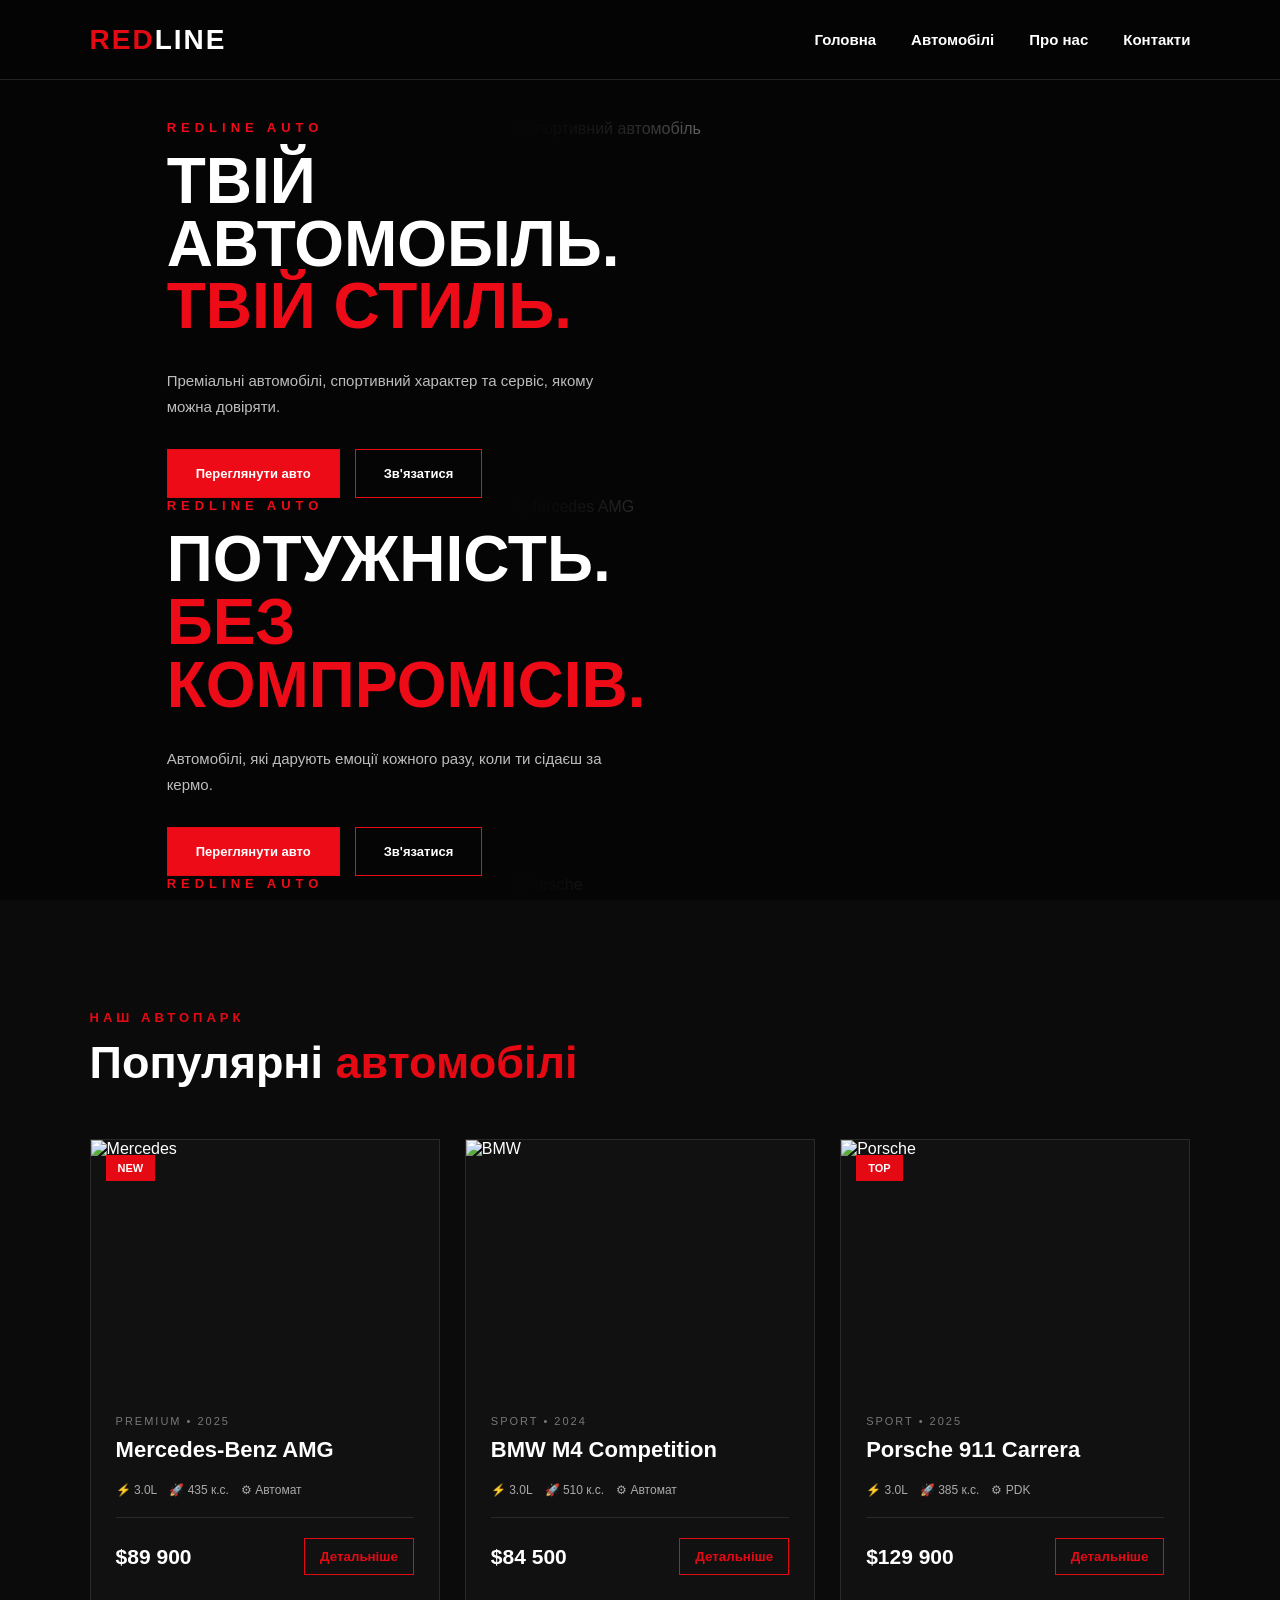
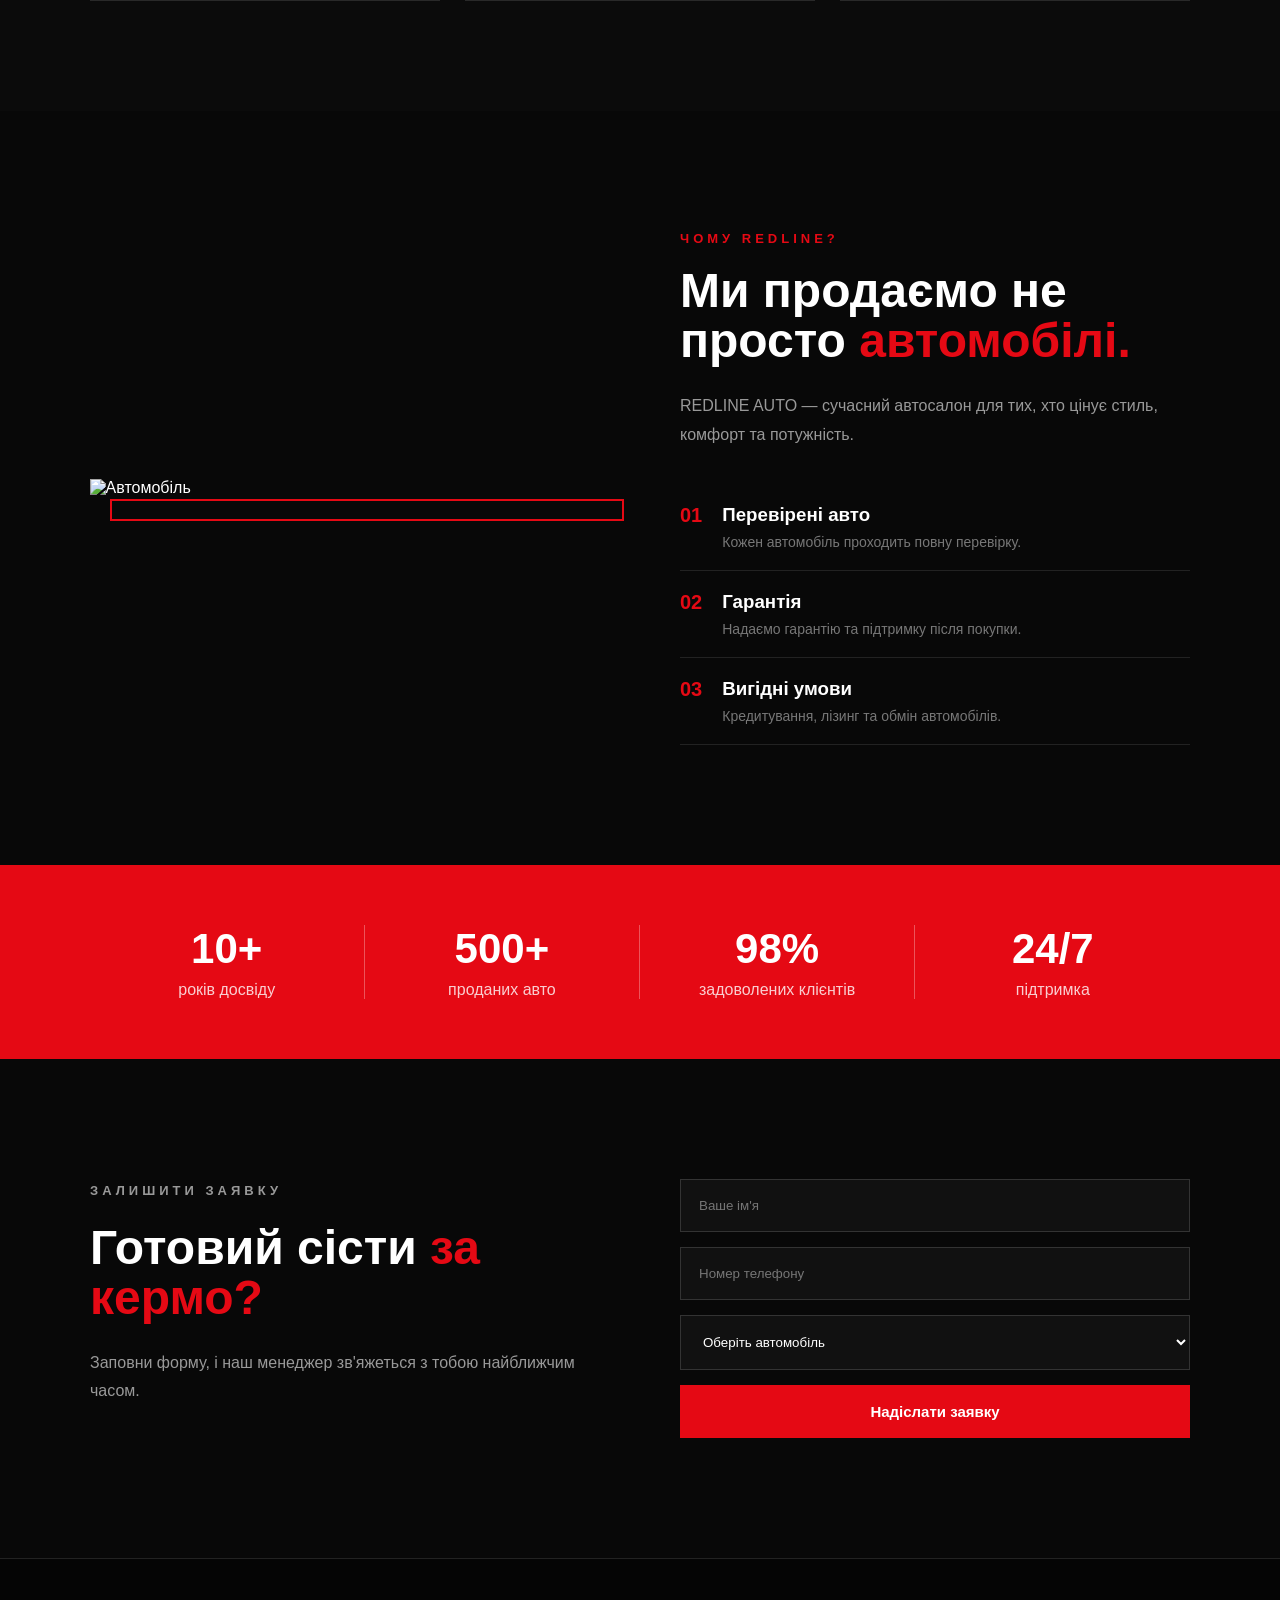
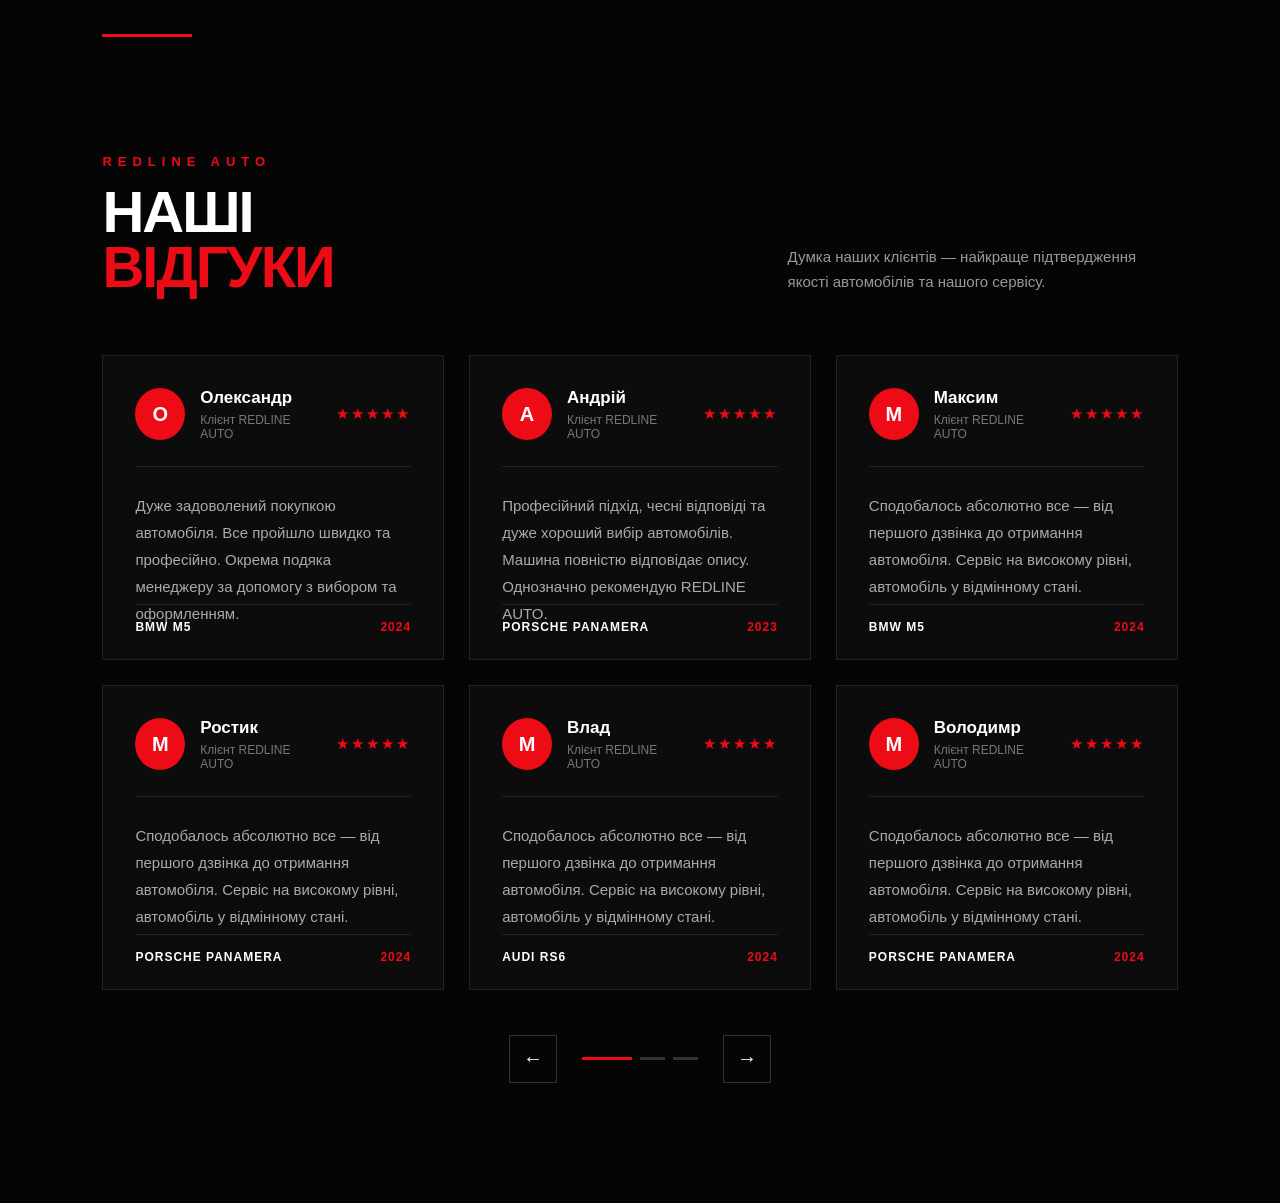
==== commit b0574743: "перед остання робота" ====
--- a/index.html
+++ b/index.html
@@ -521,7 +521,7 @@
             </p>
 
             <div class="review-car">
-                <span>Audi RS6</span>
+                <span>BMW M5</span>
                 <span>2024</span>
             </div>
 
@@ -534,7 +534,7 @@
                 <div class="review-avatar">М</div>
 
                 <div>
-                    <h3>Максим</h3>
+                    <h3>Ростик</h3>
                     <p>Клієнт REDLINE AUTO</p>
                 </div>
 
@@ -553,7 +553,69 @@
             </p>
 
             <div class="review-car">
+                <span>Porsche Panamera</span>
+                <span>2024</span>
+            </div>
+
+        </div>
+        <!-- Картка 5 -->
+        <div class="review-card">
+
+            <div class="review-top">
+                <div class="review-avatar">М</div>
+
+                <div>
+                    <h3>Влад</h3>
+                    <p>Клієнт REDLINE AUTO</p>
+                </div>
+
+                <div class="review-stars">
+                    ★★★★★
+                </div>
+            </div>
+
+            <div class="review-line"></div>
+
+            <p class="review-text">
+                Сподобалось абсолютно все — від першого
+                дзвінка до отримання автомобіля.
+                Сервіс на високому рівні, автомобіль
+                у відмінному стані.
+            </p>
+
+            <div class="review-car">
                 <span>Audi RS6</span>
+                <span>2024</span>
+            </div>
+
+        </div>
+        <!-- Картка 6 -->
+        <div class="review-card">
+
+            <div class="review-top">
+                <div class="review-avatar">М</div>
+
+                <div>
+                    <h3>Володимр</h3>
+                    <p>Клієнт REDLINE AUTO</p>
+                </div>
+
+                <div class="review-stars">
+                    ★★★★★
+                </div>
+            </div>
+
+            <div class="review-line"></div>
+
+            <p class="review-text">
+                Сподобалось абсолютно все — від першого
+                дзвінка до отримання автомобіля.
+                Сервіс на високому рівні, автомобіль
+                у відмінному стані.
+            </p>
+
+            <div class="review-car">
+                <span>Porsche Panamera</span>
                 <span>2024</span>
             </div>
 
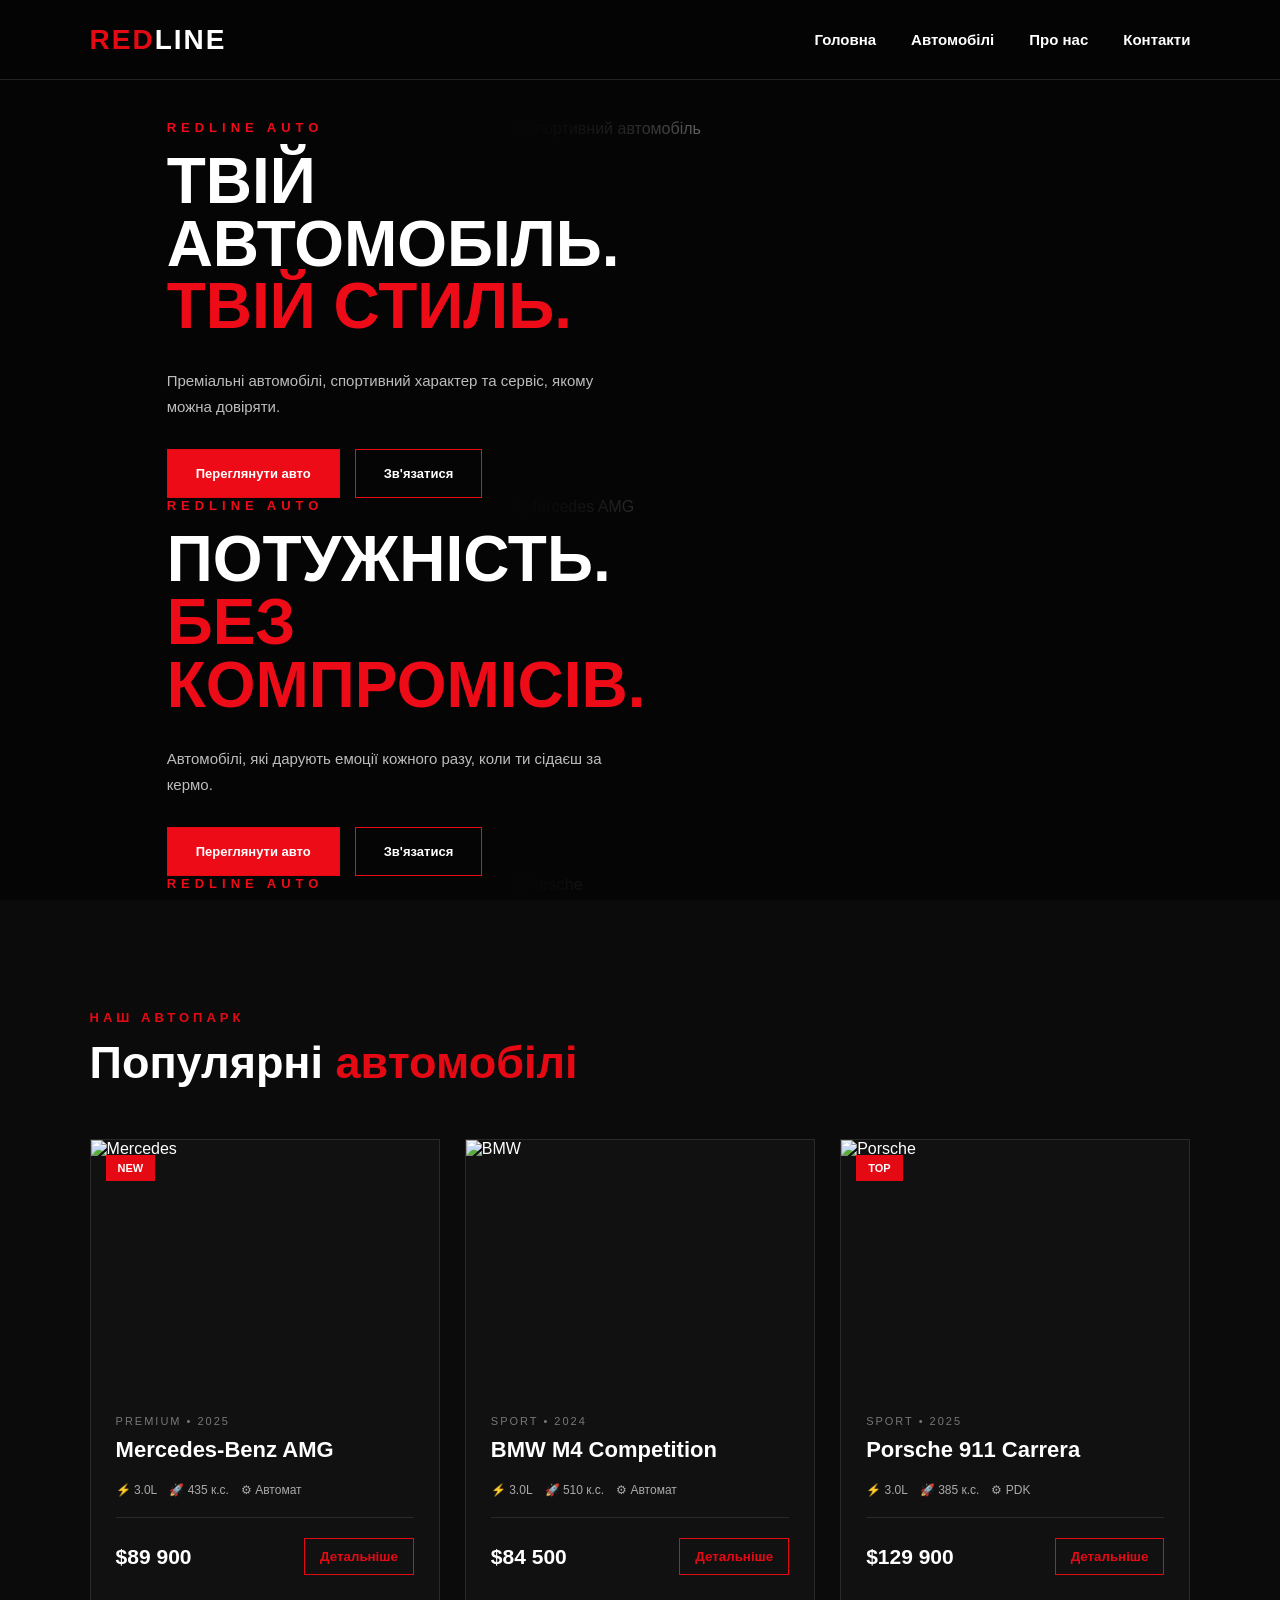
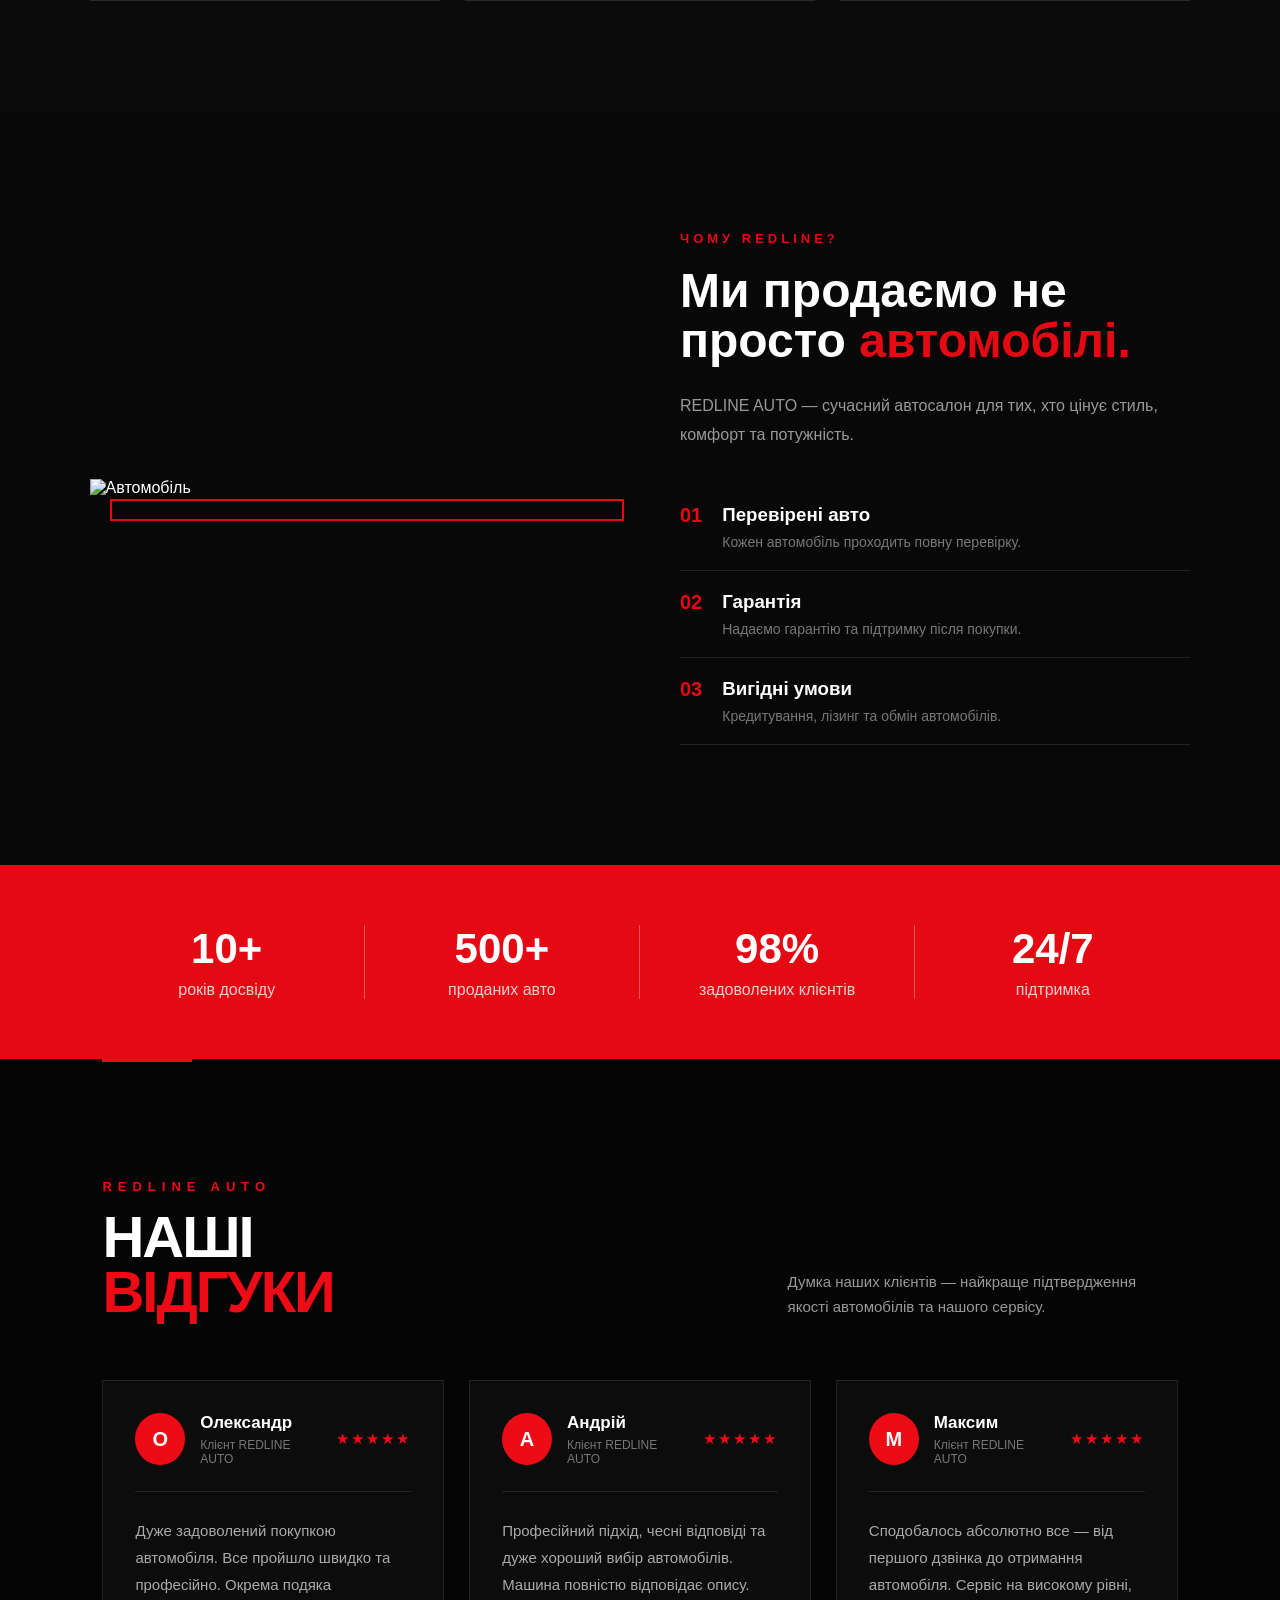
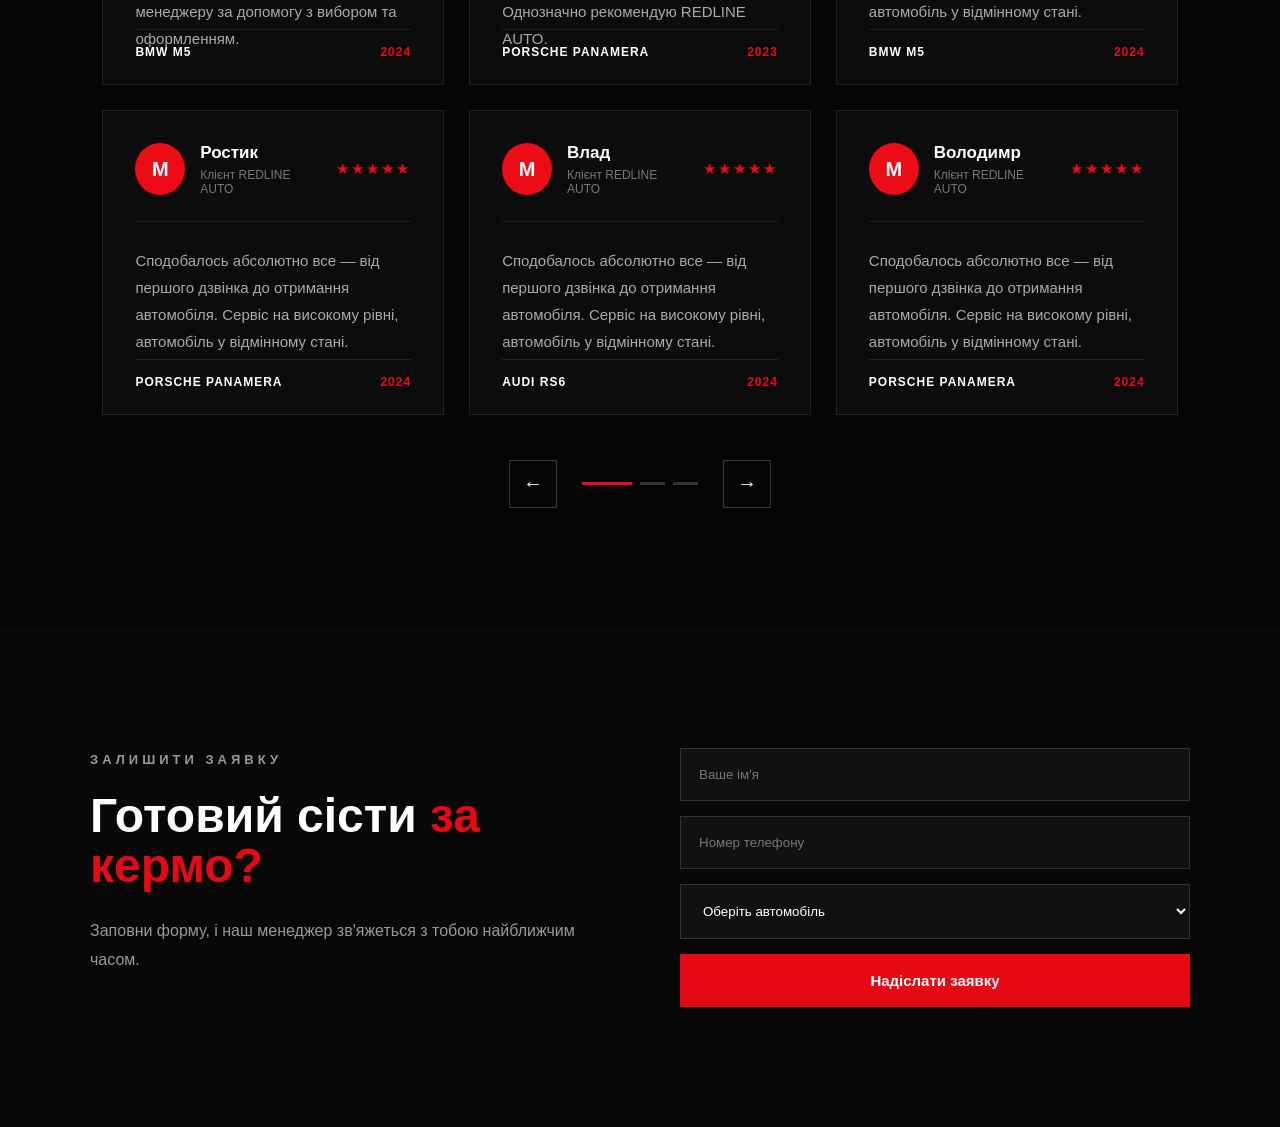
==== commit 21b3716f: "каталог старт" ====
--- a/index.html
+++ b/index.html
@@ -1,4 +1,3 @@
-
 <!DOCTYPE html>
 <html lang="uk">
 
@@ -31,133 +30,130 @@
 
 
     <!-- HERO -->
-   <section class="hero" id="home">
-
-    <div class="hero-swiper swiper">
-
-        <div class="swiper-wrapper">
-
-            <!-- СЛАЙД 1 -->
-            <div class="swiper-slide hero-slide">
-
-                <div class="hero-content">
-                    <p class="hero-small">REDLINE AUTO</p>
-
-                    <h1>
-                        Твій автомобіль.
-                        <span>Твій стиль.</span>
-                    </h1>
-
-                    <p class="hero-text">
-                        Преміальні автомобілі, спортивний характер
-                        та сервіс, якому можна довіряти.
-                    </p>
-
-                    <div class="hero-buttons">
-                        <a href="#cars" class="btn">
-                            Переглянути авто
-                        </a>
-
-                        <a href="#contact" class="btn btn-dark">
-                            Зв'язатися
-                        </a>
-                    </div>
-                </div>
-
-                <div class="hero-car">
-                    <img
-                        src="https://images.unsplash.com/photo-1553440569-bcc63803a83d?auto=format&fit=crop&w=1600&q=90"
-                        alt="Спортивний автомобіль">
-                </div>
-
-            </div>
-
-
-            <!-- СЛАЙД 2 -->
-            <div class="swiper-slide hero-slide">
-
-                <div class="hero-content">
-                    <p class="hero-small">REDLINE AUTO</p>
-
-                    <h1>
-                        Потужність.
-                        <span>Без компромісів.</span>
-                    </h1>
-
-                    <p class="hero-text">
-                        Автомобілі, які дарують емоції
-                        кожного разу, коли ти сідаєш за кермо.
-                    </p>
-
-                    <div class="hero-buttons">
-                        <a href="#cars" class="btn">
-                            Переглянути авто
-                        </a>
-
-                        <a href="#contact" class="btn btn-dark">
-                            Зв'язатися
-                        </a>
-                    </div>
-                </div>
-
-                <div class="hero-car">
-                    <img
-                        src="https://images.unsplash.com/photo-1618843479313-40f8afb4b4d8?auto=format&fit=crop&w=1600&q=90"
-                        alt="Mercedes AMG">
-                </div>
-
-            </div>
-
-
-            <!-- СЛАЙД 3 -->
-            <div class="swiper-slide hero-slide">
-
-                <div class="hero-content">
-                    <p class="hero-small">REDLINE AUTO</p>
-
-                    <h1>
-                        Створений
-                        <span>для тебе.</span>
-                    </h1>
-
-                    <p class="hero-text">
-                        Відчуй справжню динаміку,
-                        комфорт та преміальний стиль.
-                    </p>
-
-                    <div class="hero-buttons">
-                        <a href="#cars" class="btn">
-                            Переглянути авто
-                        </a>
-
-                        <a href="#contact" class="btn btn-dark">
-                            Зв'язатися
-                        </a>
-                    </div>
-                </div>
-
-                <div class="hero-car">
-                    <img
-                        src="https://images.unsplash.com/photo-1503376780353-7e6692767b70?auto=format&fit=crop&w=1600&q=90"
-                        alt="Porsche">
-                </div>
-
-            </div>
-
-        </div>
-
-
-        <!-- Стрілки -->
-        <!-- <div class="hero-prev swiper-button-prev" hidden></div>
+    <section class="hero" id="home">
+
+        <div class="hero-swiper swiper">
+
+            <div class="swiper-wrapper">
+
+                <!-- СЛАЙД 1 -->
+                <div class="swiper-slide hero-slide">
+
+                    <div class="hero-content">
+                        <p class="hero-small">REDLINE AUTO</p>
+
+                        <h1>
+                            Твій автомобіль.
+                            <span>Твій стиль.</span>
+                        </h1>
+
+                        <p class="hero-text">
+                            Преміальні автомобілі, спортивний характер
+                            та сервіс, якому можна довіряти.
+                        </p>
+
+                        <div class="hero-buttons">
+                            <a href="#cars" class="btn">
+                                Переглянути авто
+                            </a>
+
+                            <a href="#contact" class="btn btn-dark">
+                                Зв'язатися
+                            </a>
+                        </div>
+                    </div>
+
+                    <div class="hero-car">
+                        <img src="https://images.unsplash.com/photo-1553440569-bcc63803a83d?auto=format&fit=crop&w=1600&q=90"
+                            alt="Спортивний автомобіль">
+                    </div>
+
+                </div>
+
+
+                <!-- СЛАЙД 2 -->
+                <div class="swiper-slide hero-slide">
+
+                    <div class="hero-content">
+                        <p class="hero-small">REDLINE AUTO</p>
+
+                        <h1>
+                            Потужність.
+                            <span>Без компромісів.</span>
+                        </h1>
+
+                        <p class="hero-text">
+                            Автомобілі, які дарують емоції
+                            кожного разу, коли ти сідаєш за кермо.
+                        </p>
+
+                        <div class="hero-buttons">
+                            <a href="#cars" class="btn">
+                                Переглянути авто
+                            </a>
+
+                            <a href="#contact" class="btn btn-dark">
+                                Зв'язатися
+                            </a>
+                        </div>
+                    </div>
+
+                    <div class="hero-car">
+                        <img src="https://images.unsplash.com/photo-1618843479313-40f8afb4b4d8?auto=format&fit=crop&w=1600&q=90"
+                            alt="Mercedes AMG">
+                    </div>
+
+                </div>
+
+
+                <!-- СЛАЙД 3 -->
+                <div class="swiper-slide hero-slide">
+
+                    <div class="hero-content">
+                        <p class="hero-small">REDLINE AUTO</p>
+
+                        <h1>
+                            Створений
+                            <span>для тебе.</span>
+                        </h1>
+
+                        <p class="hero-text">
+                            Відчуй справжню динаміку,
+                            комфорт та преміальний стиль.
+                        </p>
+
+                        <div class="hero-buttons">
+                            <a href="#cars" class="btn">
+                                Переглянути авто
+                            </a>
+
+                            <a href="#contact" class="btn btn-dark">
+                                Зв'язатися
+                            </a>
+                        </div>
+                    </div>
+
+                    <div class="hero-car">
+                        <img src="https://images.unsplash.com/photo-1503376780353-7e6692767b70?auto=format&fit=crop&w=1600&q=90"
+                            alt="Porsche">
+                    </div>
+
+                </div>
+
+            </div>
+
+
+            <!-- Стрілки -->
+            <!-- <div class="hero-prev swiper-button-prev" hidden></div>
         <div class="hero-next swiper-button-next" hidden></div> -->
 
 
-        <!-- Точки -->
-        <div class="hero-pagination swiper-pagination"></div>
-
-    </div>
-
-</section>
+            <!-- Точки -->
+            <div class="hero-pagination swiper-pagination"></div>
+
+        </div>
+
+    </section>
 
 
     <!-- CARS -->
@@ -332,7 +328,271 @@
     </section>
 
 
-    <!-- CONTACT -->
+    
+
+    <div class="massage">
+        <div class="modal" id="modal">
+            <div class="modal-content">
+                <button class="close" id="closeModal">&times;</button>
+
+                <p>REDLINE AUTO</p>
+
+                <h2 id="modalTitle">Назва авто</h2>
+
+                <p>
+                    Дякуємо за інтерес до цього автомобіля!
+                    Залиште заявку, і наш менеджер зв'яжеться
+                    з вами для уточнення деталей та тест-драйву.
+                </p>
+
+                <button class="submit-btn" id="modalButton" style="margin-top: 25px; width: 100%;">
+                    Залишити заявку
+                </button>
+            </div>
+        </div>
+
+
+        <script src="https://cdn.jsdelivr.net/npm/swiper@12/swiper-bundle.min.js"></script>
+        <script src="index.js"></script>
+        <!-- ВІДГУКИ -->
+        <section class="reviews" id="reviews">
+
+            <div class="reviews-header">
+                <div>
+                    <p class="reviews-label">REDLINE AUTO</p>
+
+                    <h2>
+                        НАШІ
+                        <span>ВІДГУКИ</span>
+                    </h2>
+                </div>
+
+                <p class="reviews-description">
+                    Думка наших клієнтів — найкраще підтвердження
+                    якості автомобілів та нашого сервісу.
+                </p>
+            </div>
+
+
+            <div class="reviews-slider">
+
+                <!-- Картка 1 -->
+                <div class="review-card active">
+
+                    <div class="review-top">
+                        <div class="review-avatar">О</div>
+
+                        <div>
+                            <h3>Олександр</h3>
+                            <p>Клієнт REDLINE AUTO</p>
+                        </div>
+
+                        <div class="review-stars">
+                            ★★★★★
+                        </div>
+                    </div>
+
+                    <div class="review-line"></div>
+                    <p class="review-text">
+                        Дуже задоволений покупкою автомобіля.
+                        Все пройшло швидко та професійно.
+                        Окрема подяка менеджеру за допомогу
+                        з вибором та оформленням.
+                    </p>
+
+                    <div class="review-car">
+                        <span>BMW M5</span>
+                        <span>2024</span>
+                    </div>
+
+                </div>
+
+
+                <!-- Картка 2 -->
+                <div class="review-card">
+
+                    <div class="review-top">
+                        <div class="review-avatar">А</div>
+
+                        <div>
+                            <h3>Андрій</h3>
+                            <p>Клієнт REDLINE AUTO</p>
+                        </div>
+
+                        <div class="review-stars">
+                            ★★★★★
+                        </div>
+                    </div>
+
+                    <div class="review-line"></div>
+
+                    <p class="review-text">
+                        Професійний підхід, чесні відповіді
+                        та дуже хороший вибір автомобілів.
+                        Машина повністю відповідає опису.
+                        Однозначно рекомендую REDLINE AUTO.
+                    </p>
+
+                    <div class="review-car">
+                        <span>Porsche Panamera</span>
+                        <span>2023</span>
+                    </div>
+
+                </div>
+
+
+                <!-- Картка 3 -->
+                <div class="review-card">
+
+                    <div class="review-top">
+                        <div class="review-avatar">М</div>
+
+                        <div>
+                            <h3>Максим</h3>
+                            <p>Клієнт REDLINE AUTO</p>
+                        </div>
+
+                        <div class="review-stars">
+                            ★★★★★
+                        </div>
+                    </div>
+
+                    <div class="review-line"></div>
+
+                    <p class="review-text">
+                        Сподобалось абсолютно все — від першого
+                        дзвінка до отримання автомобіля.
+                        Сервіс на високому рівні, автомобіль
+                        у відмінному стані.
+                    </p>
+
+                    <div class="review-car">
+                        <span>BMW M5</span>
+                        <span>2024</span>
+                    </div>
+
+                </div>
+
+                <!-- Картка 4 -->
+                <div class="review-card">
+
+                    <div class="review-top">
+                        <div class="review-avatar">М</div>
+
+                        <div>
+                            <h3>Ростик</h3>
+                            <p>Клієнт REDLINE AUTO</p>
+                        </div>
+
+                        <div class="review-stars">
+                            ★★★★★
+                        </div>
+                    </div>
+
+                    <div class="review-line"></div>
+
+                    <p class="review-text">
+                        Сподобалось абсолютно все — від першого
+                        дзвінка до отримання автомобіля.
+                        Сервіс на високому рівні, автомобіль
+                        у відмінному стані.
+                    </p>
+
+                    <div class="review-car">
+                        <span>Porsche Panamera</span>
+                        <span>2024</span>
+                    </div>
+
+                </div>
+                <!-- Картка 5 -->
+                <div class="review-card">
+
+                    <div class="review-top">
+                        <div class="review-avatar">М</div>
+
+                        <div>
+                            <h3>Влад</h3>
+                            <p>Клієнт REDLINE AUTO</p>
+                        </div>
+
+                        <div class="review-stars">
+                            ★★★★★
+                        </div>
+                    </div>
+
+                    <div class="review-line"></div>
+
+                    <p class="review-text">
+                        Сподобалось абсолютно все — від першого
+                        дзвінка до отримання автомобіля.
+                        Сервіс на високому рівні, автомобіль
+                        у відмінному стані.
+                    </p>
+
+                    <div class="review-car">
+                        <span>Audi RS6</span>
+                        <span>2024</span>
+                    </div>
+
+                </div>
+                <!-- Картка 6 -->
+                <div class="review-card">
+
+                    <div class="review-top">
+                        <div class="review-avatar">М</div>
+
+                        <div>
+                            <h3>Володимр</h3>
+                            <p>Клієнт REDLINE AUTO</p>
+                        </div>
+
+                        <div class="review-stars">
+                            ★★★★★
+                        </div>
+                    </div>
+
+                    <div class="review-line"></div>
+
+                    <p class="review-text">
+                        Сподобалось абсолютно все — від першого
+                        дзвінка до отримання автомобіля.
+                        Сервіс на високому рівні, автомобіль
+                        у відмінному стані.
+                    </p>
+
+                    <div class="review-car">
+                        <span>Porsche Panamera</span>
+                        <span>2024</span>
+                    </div>
+
+                </div>
+
+            </div>
+
+
+            <!-- Кнопки слайдера -->
+            <div class="reviews-controls">
+
+                <button class="review-prev" id="reviewPrev">
+                    ←
+                </button>
+
+                <div class="review-dots">
+                    <span class="review-dot active"></span>
+                    <span class="review-dot"></span>
+                    <span class="review-dot"></span>
+                </div>
+
+                <button class="review-next" id="reviewNext">
+                    →
+                </button>
+
+            </div>
+
+        </section>
+
+
+        <!-- CONTACT -->
     <section class="contact" id="contact">
 
         <div class="contact-content">
@@ -373,278 +633,6 @@
         </div>
 
     </section>
-
-<div class="massage"
-    <!-- FOOTER -->
-    <footer>
-
-
-
-    </footer>
-
-
-
-    <!-- MODAL -->
-    <div class="modal" id="modal">
-        <div class="modal-content">
-            <button class="close" id="closeModal">&times;</button>
-
-            <p>REDLINE AUTO</p>
-
-            <h2 id="modalTitle">Назва авто</h2>
-
-            <p>
-                Дякуємо за інтерес до цього автомобіля!
-                Залиште заявку, і наш менеджер зв'яжеться
-                з вами для уточнення деталей та тест-драйву.
-            </p>
-
-            <button class="submit-btn" id="modalButton" style="margin-top: 25px; width: 100%;">
-                Залишити заявку
-            </button>
-        </div>
-    </div>
-
-
-    <script src="https://cdn.jsdelivr.net/npm/swiper@12/swiper-bundle.min.js"></script>
-    <script src="index.js"></script>
-    <!-- ВІДГУКИ -->
-<section class="reviews" id="reviews">
-
-    <div class="reviews-header">
-        <div>
-            <p class="reviews-label">REDLINE AUTO</p>
-
-            <h2>
-                НАШІ
-                <span>ВІДГУКИ</span>
-            </h2>
-        </div>
-
-        <p class="reviews-description">
-            Думка наших клієнтів — найкраще підтвердження
-            якості автомобілів та нашого сервісу.
-        </p>
-    </div>
-
-
-    <div class="reviews-slider">
-
-        <!-- Картка 1 -->
-        <div class="review-card active">
-
-            <div class="review-top">
-                <div class="review-avatar">О</div>
-
-                <div>
-                    <h3>Олександр</h3>
-                    <p>Клієнт REDLINE AUTO</p>
-                </div>
-
-                <div class="review-stars">
-                    ★★★★★
-                </div>
-            </div>
-
-            <div class="review-line"></div>
-            <p class="review-text">
-                Дуже задоволений покупкою автомобіля.
-                Все пройшло швидко та професійно.
-                Окрема подяка менеджеру за допомогу
-                з вибором та оформленням.
-            </p>
-
-            <div class="review-car">
-                <span>BMW M5</span>
-                <span>2024</span>
-            </div>
-
-        </div>
-
-
-        <!-- Картка 2 -->
-        <div class="review-card">
-
-            <div class="review-top">
-                <div class="review-avatar">А</div>
-
-                <div>
-                    <h3>Андрій</h3>
-                    <p>Клієнт REDLINE AUTO</p>
-                </div>
-
-                <div class="review-stars">
-                    ★★★★★
-                </div>
-            </div>
-
-            <div class="review-line"></div>
-
-            <p class="review-text">
-                Професійний підхід, чесні відповіді
-                та дуже хороший вибір автомобілів.
-                Машина повністю відповідає опису.
-                Однозначно рекомендую REDLINE AUTO.
-            </p>
-
-            <div class="review-car">
-                <span>Porsche Panamera</span>
-                <span>2023</span>
-            </div>
-
-        </div>
-
-
-        <!-- Картка 3 -->
-        <div class="review-card">
-
-            <div class="review-top">
-                <div class="review-avatar">М</div>
-
-                <div>
-                    <h3>Максим</h3>
-                    <p>Клієнт REDLINE AUTO</p>
-                </div>
-
-                <div class="review-stars">
-                    ★★★★★
-                </div>
-            </div>
-
-            <div class="review-line"></div>
-
-            <p class="review-text">
-                Сподобалось абсолютно все — від першого
-                дзвінка до отримання автомобіля.
-                Сервіс на високому рівні, автомобіль
-                у відмінному стані.
-            </p>
-
-            <div class="review-car">
-                <span>BMW M5</span>
-                <span>2024</span>
-            </div>
-
-        </div>
-
-        <!-- Картка 4 -->
-        <div class="review-card">
-
-            <div class="review-top">
-                <div class="review-avatar">М</div>
-
-                <div>
-                    <h3>Ростик</h3>
-                    <p>Клієнт REDLINE AUTO</p>
-                </div>
-
-                <div class="review-stars">
-                    ★★★★★
-                </div>
-            </div>
-
-            <div class="review-line"></div>
-
-            <p class="review-text">
-                Сподобалось абсолютно все — від першого
-                дзвінка до отримання автомобіля.
-                Сервіс на високому рівні, автомобіль
-                у відмінному стані.
-            </p>
-
-            <div class="review-car">
-                <span>Porsche Panamera</span>
-                <span>2024</span>
-            </div>
-
-        </div>
-        <!-- Картка 5 -->
-        <div class="review-card">
-
-            <div class="review-top">
-                <div class="review-avatar">М</div>
-
-                <div>
-                    <h3>Влад</h3>
-                    <p>Клієнт REDLINE AUTO</p>
-                </div>
-
-                <div class="review-stars">
-                    ★★★★★
-                </div>
-            </div>
-
-            <div class="review-line"></div>
-
-            <p class="review-text">
-                Сподобалось абсолютно все — від першого
-                дзвінка до отримання автомобіля.
-                Сервіс на високому рівні, автомобіль
-                у відмінному стані.
-            </p>
-
-            <div class="review-car">
-                <span>Audi RS6</span>
-                <span>2024</span>
-            </div>
-
-        </div>
-        <!-- Картка 6 -->
-        <div class="review-card">
-
-            <div class="review-top">
-                <div class="review-avatar">М</div>
-
-                <div>
-                    <h3>Володимр</h3>
-                    <p>Клієнт REDLINE AUTO</p>
-                </div>
-
-                <div class="review-stars">
-                    ★★★★★
-                </div>
-            </div>
-
-            <div class="review-line"></div>
-
-            <p class="review-text">
-                Сподобалось абсолютно все — від першого
-                дзвінка до отримання автомобіля.
-                Сервіс на високому рівні, автомобіль
-                у відмінному стані.
-            </p>
-
-            <div class="review-car">
-                <span>Porsche Panamera</span>
-                <span>2024</span>
-            </div>
-
-        </div>
-
-    </div>
-
-
-    <!-- Кнопки слайдера -->
-    <div class="reviews-controls">
-
-        <button class="review-prev" id="reviewPrev">
-            ←
-        </button>
-
-        <div class="review-dots">
-            <span class="review-dot active"></span>
-            <span class="review-dot"></span>
-            <span class="review-dot"></span>
-        </div>
-
-        <button class="review-next" id="reviewNext">
-            →
-        </button>
-
-    </div>
-
-</section>
-
 </body>
 
 </html>
